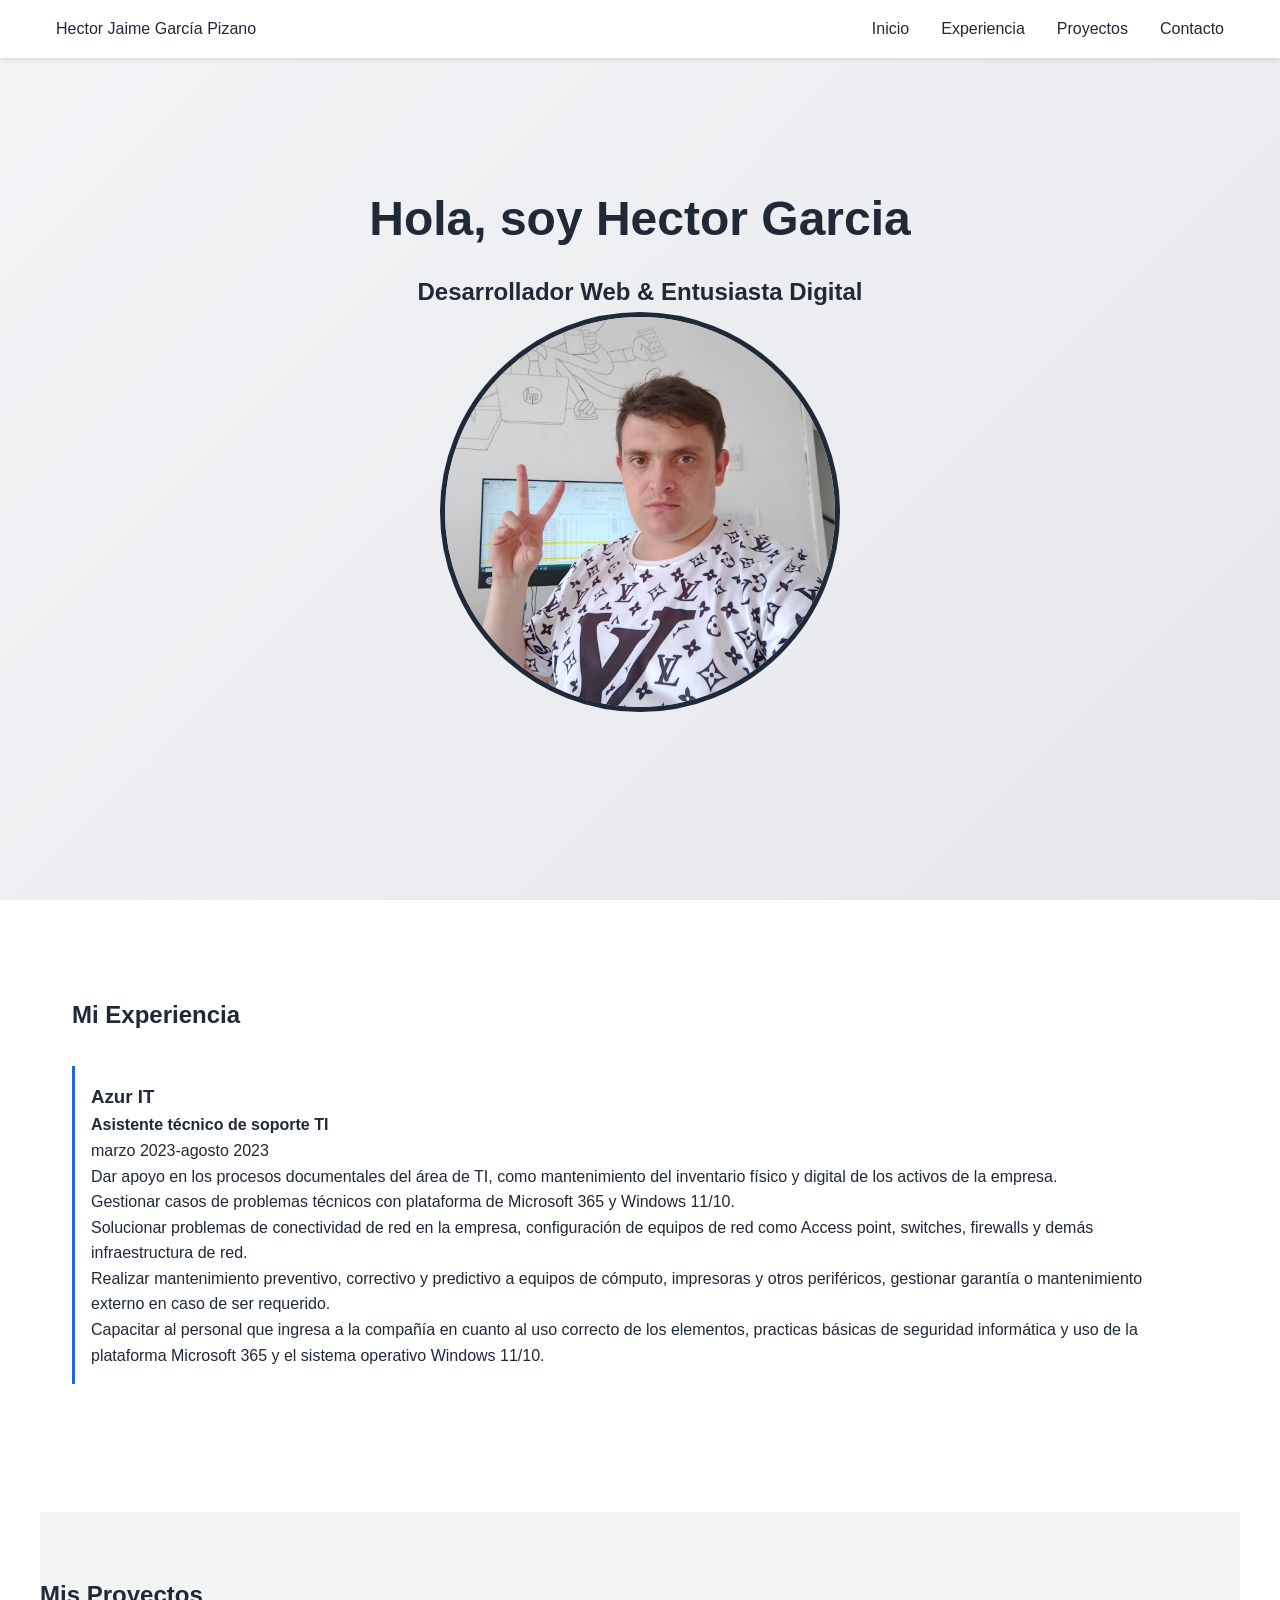
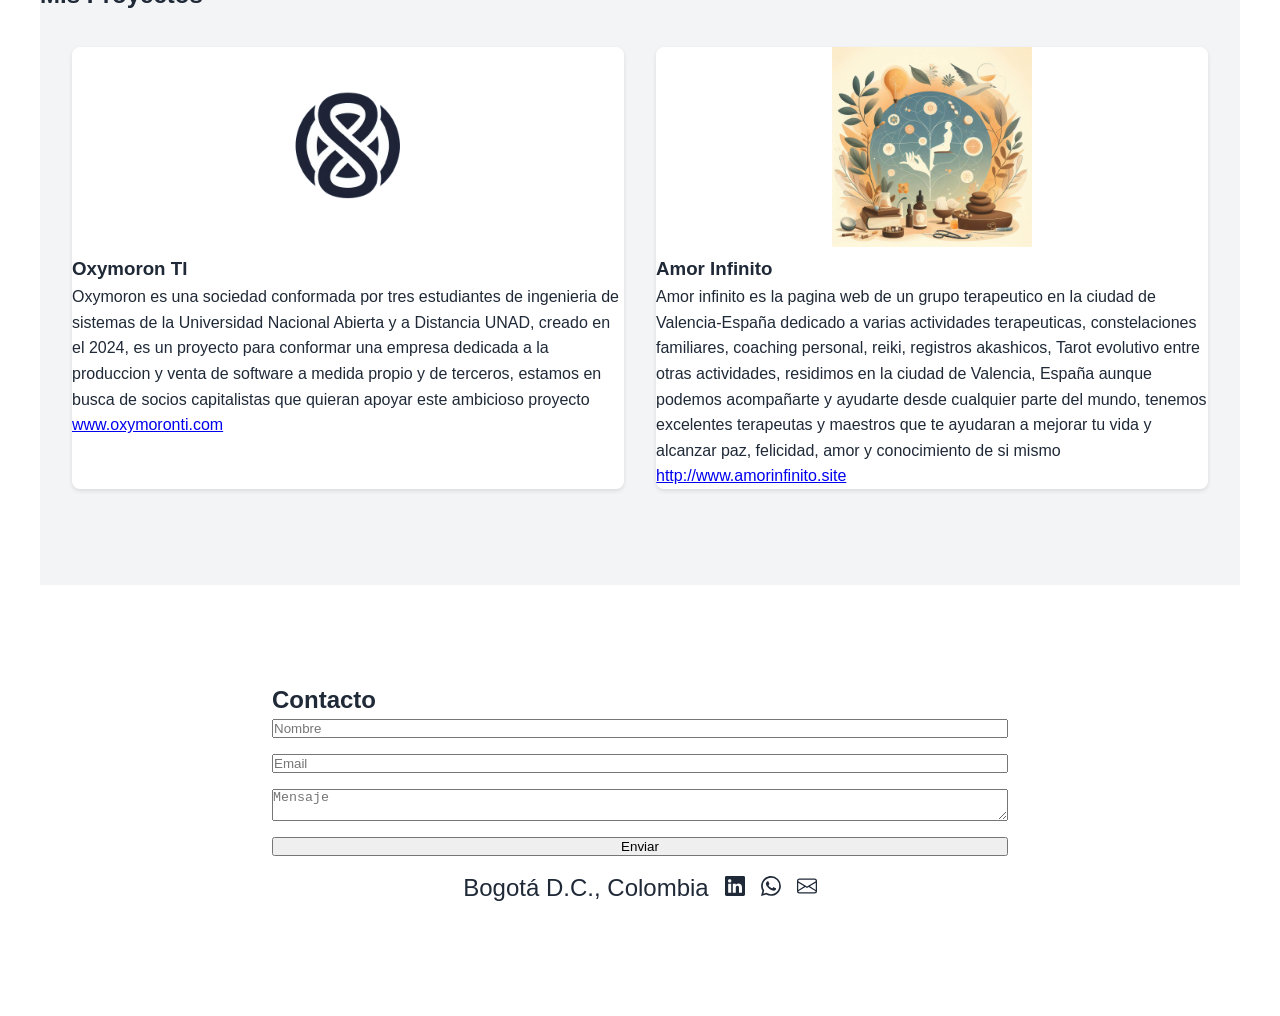
==== index.html @ 2b24aace "Sitio web personal Repositorio que contiene mi sitio web personal" ====
<!DOCTYPE html>
<html lang="es">
<head>
    <meta charset="UTF-8">
    <meta name="viewport" content="width=device-width, initial-scale=1.0">
    <title>Mi Portafolio Digital</title>
    <script type="JavaScript" src="script.js"></script>
    <link rel="stylesheet" href="style.css">
</head>
<body>
    <header>
        <nav>
            <div class="logo">Hector Jaime García Pizano</div>
            <div class="nav-links">
                <a href="#inicio">Inicio</a>
                <a href="#experiencia">Experiencia</a>
                <a href="#proyectos">Proyectos</a>
                <a href="#contacto">Contacto</a>
            </div>
        </nav>
    </header>

    <section class="hero" id="inicio">
        <div class="hero-content">
            <h1>Hola, soy Hector Garcia</h1>
            <h2>Desarrollador Web & Entusiasta Digital</h2>            
            <img src="img/Perfil Hector.jpg" alt="foto de perfil Hector">
        </div>
    </section>

    <section class="experience" id="experiencia">
        <h2>Mi Experiencia</h2>
        <div class="timeline">
            <div class="timeline-item">
                <h3>Azur IT</h3>
                <h4>Asistente técnico de soporte TI</h4>
                <p>marzo 2023-agosto 2023</p>
                <p>Dar apoyo en los procesos documentales del área de TI, como mantenimiento del inventario físico y digital de los activos de la empresa.</p>
                <p>Gestionar casos de problemas técnicos con plataforma de Microsoft 365 y Windows 11/10.</p>
                <p>Solucionar problemas de conectividad de red en la empresa, configuración de equipos de red como Access point, switches, firewalls y demás infraestructura de red.</p>
                <p>Realizar mantenimiento preventivo, correctivo y predictivo a equipos de cómputo, impresoras y otros periféricos, gestionar garantía o mantenimiento externo en caso de ser requerido.</p>
                <p>Capacitar al personal que ingresa a la compañía en cuanto al uso correcto de los elementos, practicas básicas de seguridad informática y uso de la plataforma Microsoft 365 y el sistema operativo Windows 11/10.</p>
            </div>
            <!-- Añade más timeline-items según necesites -->
        </div>
    </section>

    <section class="projects" id="proyectos">
        <h2>Mis Proyectos</h2>
        <div class="projects-grid">
            <div class="project-card">
                <img class="project-logo" src="/img/Logo nuevo.png" alt="Proyecto Oxymoron TI">
                <div class="project-info">
                    <h3>Oxymoron TI</h3>
                    <p>Oxymoron es una sociedad conformada por tres estudiantes de ingenieria de sistemas de la Universidad Nacional Abierta y a Distancia UNAD, creado en el 2024, es un proyecto para conformar una empresa dedicada a la produccion y venta de software a medida propio y de terceros, estamos en busca de socios capitalistas que quieran apoyar este ambicioso proyecto</p>
                    <a href="https://www.oxymoronti.com" target="_blank">www.oxymoronti.com</a>
                </div>
            </div>
            <div class="project-card">
                <img class="project-logo" src="/img/amor.jpeg" alt="logo Amor Infinito">
                <div class="project-info">
                    <h3>Amor Infinito</h3>
                    <p>Amor infinito es la pagina web de un grupo terapeutico en  la ciudad de Valencia-España dedicado a varias actividades terapeuticas, constelaciones familiares, coaching personal, reiki, registros akashicos, Tarot evolutivo entre otras actividades, residimos en la ciudad de Valencia, España aunque podemos acompañarte y ayudarte desde cualquier parte del mundo, tenemos excelentes terapeutas y maestros que te ayudaran a mejorar tu vida y alcanzar paz, felicidad, amor y conocimiento de si mismo</p>
                    <a href="https://main.d3kz3qp288bu9t.amplifyapp.com/" target="_blank">http://www.amorinfinito.site</a>
                </div>
            </div>
            <!-- Añade más project-cards según necesites -->
        </div>
    </section>

    <section class="contact" id="contacto">
        <h2>Contacto</h2>
        <form>
            <input type="text" placeholder="Nombre" required>
            <input type="email" placeholder="Email" required>
            <textarea placeholder="Mensaje" required></textarea>
            <button type="submit">Enviar</button>
        </form>
        <div class="media">
            <ul>
                <li>Bogotá D.C., Colombia</li>
                <li><a href="https://www.linkedin.com/in/hecjapizano" target="_blank"><svg xmlns="http://www.w3.org/2000/svg" width="20" height="20" fill="currentColor" class="bi bi-linkedin" viewBox="0 0 16 16">
                    <path d="M0 1.146C0 .513.526 0 1.175 0h13.65C15.474 0 16 .513 16 1.146v13.708c0 .633-.526 1.146-1.175 1.146H1.175C.526 16 0 15.487 0 14.854zm4.943 12.248V6.169H2.542v7.225zm-1.2-8.212c.837 0 1.358-.554 1.358-1.248-.015-.709-.52-1.248-1.342-1.248S2.4 3.226 2.4 3.934c0 .694.521 1.248 1.327 1.248zm4.908 8.212V9.359c0-.216.016-.432.08-.586.173-.431.568-.878 1.232-.878.869 0 1.216.662 1.216 1.634v3.865h2.401V9.25c0-2.22-1.184-3.252-2.764-3.252-1.274 0-1.845.7-2.165 1.193v.025h-.016l.016-.025V6.169h-2.4c.03.678 0 7.225 0 7.225z"/>
                  </svg></a></li>
                <li><a href="https://wa.me/573028488818" target="_blank"><svg xmlns="http://www.w3.org/2000/svg" width="20" height="20" fill="currentColor" class="bi bi-whatsapp" viewBox="0 0 16 16">
                    <path d="M13.601 2.326A7.85 7.85 0 0 0 7.994 0C3.627 0 .068 3.558.064 7.926c0 1.399.366 2.76 1.057 3.965L0 16l4.204-1.102a7.9 7.9 0 0 0 3.79.965h.004c4.368 0 7.926-3.558 7.93-7.93A7.9 7.9 0 0 0 13.6 2.326zM7.994 14.521a6.6 6.6 0 0 1-3.356-.92l-.24-.144-2.494.654.666-2.433-.156-.251a6.56 6.56 0 0 1-1.007-3.505c0-3.626 2.957-6.584 6.591-6.584a6.56 6.56 0 0 1 4.66 1.931 6.56 6.56 0 0 1 1.928 4.66c-.004 3.639-2.961 6.592-6.592 6.592m3.615-4.934c-.197-.099-1.17-.578-1.353-.646-.182-.065-.315-.099-.445.099-.133.197-.513.646-.627.775-.114.133-.232.148-.43.05-.197-.1-.836-.308-1.592-.985-.59-.525-.985-1.175-1.103-1.372-.114-.198-.011-.304.088-.403.087-.088.197-.232.296-.346.1-.114.133-.198.198-.33.065-.134.034-.248-.015-.347-.05-.099-.445-1.076-.612-1.47-.16-.389-.323-.335-.445-.34-.114-.007-.247-.007-.38-.007a.73.73 0 0 0-.529.247c-.182.198-.691.677-.691 1.654s.71 1.916.81 2.049c.098.133 1.394 2.132 3.383 2.992.47.205.84.326 1.129.418.475.152.904.129 1.246.08.38-.058 1.171-.48 1.338-.943.164-.464.164-.86.114-.943-.049-.084-.182-.133-.38-.232"/>
                  </svg></a></li>
                <li><a href="mailto:hecjapizano@gmail.com"><svg xmlns="http://www.w3.org/2000/svg" width="20" height="20" fill="currentColor" class="bi bi-envelope" viewBox="0 0 16 16">
                    <path d="M0 4a2 2 0 0 1 2-2h12a2 2 0 0 1 2 2v8a2 2 0 0 1-2 2H2a2 2 0 0 1-2-2zm2-1a1 1 0 0 0-1 1v.217l7 4.2 7-4.2V4a1 1 0 0 0-1-1zm13 2.383-4.708 2.825L15 11.105zm-.034 6.876-5.64-3.471L8 9.583l-1.326-.795-5.64 3.47A1 1 0 0 0 2 13h12a1 1 0 0 0 .966-.741M1 11.105l4.708-2.897L1 5.383z"/>
                  </svg></a></li>
            </ul>
        </div>
    </section>
</body>
</html>
---- style.css ----
/* Variables CSS */
:root {
    --primary-color: #2563eb;
    --secondary-color: #1e40af;
    --text-color: #1f2937;
    --bg-color: #ffffff;
}

* {
    margin: 0;
    padding: 0;
    box-sizing: border-box;
}

body {
    font-family: 'Inter', sans-serif;
    line-height: 1.6;
    color: var(--text-color);
}

/* Header y Navegación */
header {
    background-color: var(--bg-color);
    box-shadow: 0 2px 4px rgba(0,0,0,0.1);
    position: fixed;
    width: 100%;
    top: 0;
    z-index: 1000;
}

nav {
    max-width: 1200px;
    margin: 0 auto;
    padding: 1rem;
    display: flex;
    justify-content: space-between;
    align-items: center;
}

.nav-links {
    display: flex;
    gap: 2rem;
}

.nav-links a {
    text-decoration: none;
    color: var(--text-color);
    font-weight: 500;
}

/* Sección Hero */
.hero {
    height: 100vh;
    display: flex;
    align-items: center;
    justify-content: center;
    text-align: center;
    padding: 0 1rem;
    background: linear-gradient(135deg, #f3f4f6 0%, #e5e7eb 100%);
}

.hero-content h1 {
    font-size: 3rem;
    margin-bottom: 1rem;
}
.hero-content img{
    width: 400px;
    height: 400px;
    border-radius: 50%;
    object-fit: cover;
    border: 5px solid var(--text-color);
}

/* Sección Experiencia */
.experience {
    max-width: 1200px;
    margin: 4rem auto;
    padding: 2rem;
}

.timeline {
    position: relative;
    margin: 2rem 0;
}

.timeline-item {
    margin-bottom: 2rem;
    padding: 1rem;
    border-left: 3px solid var(--primary-color);
    position: relative;
}

/* Sección Proyectos */
.projects {
    max-width: 1200px;
    background-color: #f3f4f6;
    margin: 4rem auto;
    padding: 4rem 0;
}

.projects-grid {
    max-width: 1200px;
    margin: 0 auto;
    display: grid;
    grid-template-columns: repeat(auto-fit, minmax(300px, 1fr));
    gap: 2rem;
    padding: 2rem;
}

.project-card {
    background: var(--bg-color);
    border-radius: 8px;
    overflow: hidden;
    box-shadow: 0 2px 4px rgba(0,0,0,0.1);
    transition: transform 0.3s ease;
}

.project-card:hover {
    transform: translateY(-5px);
}
.project-logo{
    width: 100%;
    height: 200px;
    object-fit: contain;
}
/* Sección Contacto */
.contact {
    max-width: 800px;
    margin: 4rem auto;
    padding: 2rem;
}

.contact form {
    display: grid;
    gap: 1rem;
}
.media{
    display: flex;
    justify-content: center;
    gap: 1rem;
}
.media ul{
    display: flex;
    justify-content: space-between;
    align-items: center;
    gap: 1rem;
    padding: 0.8rem auto;
    margin: 0.8rem auto;
}
.media li {
    list-style: none;
    color: var(--text-color);
    font-size: 1.5rem;
}
.media a{
    color: var(--text-color);
    font-size: 1.5rem;
    text-decoration: none;
}
/* Responsive */
@media (max-width: 768px) {
    .nav-links {
        display: none;
    }

    .hero-content h1 {
        font-size: 2rem;
    }
}
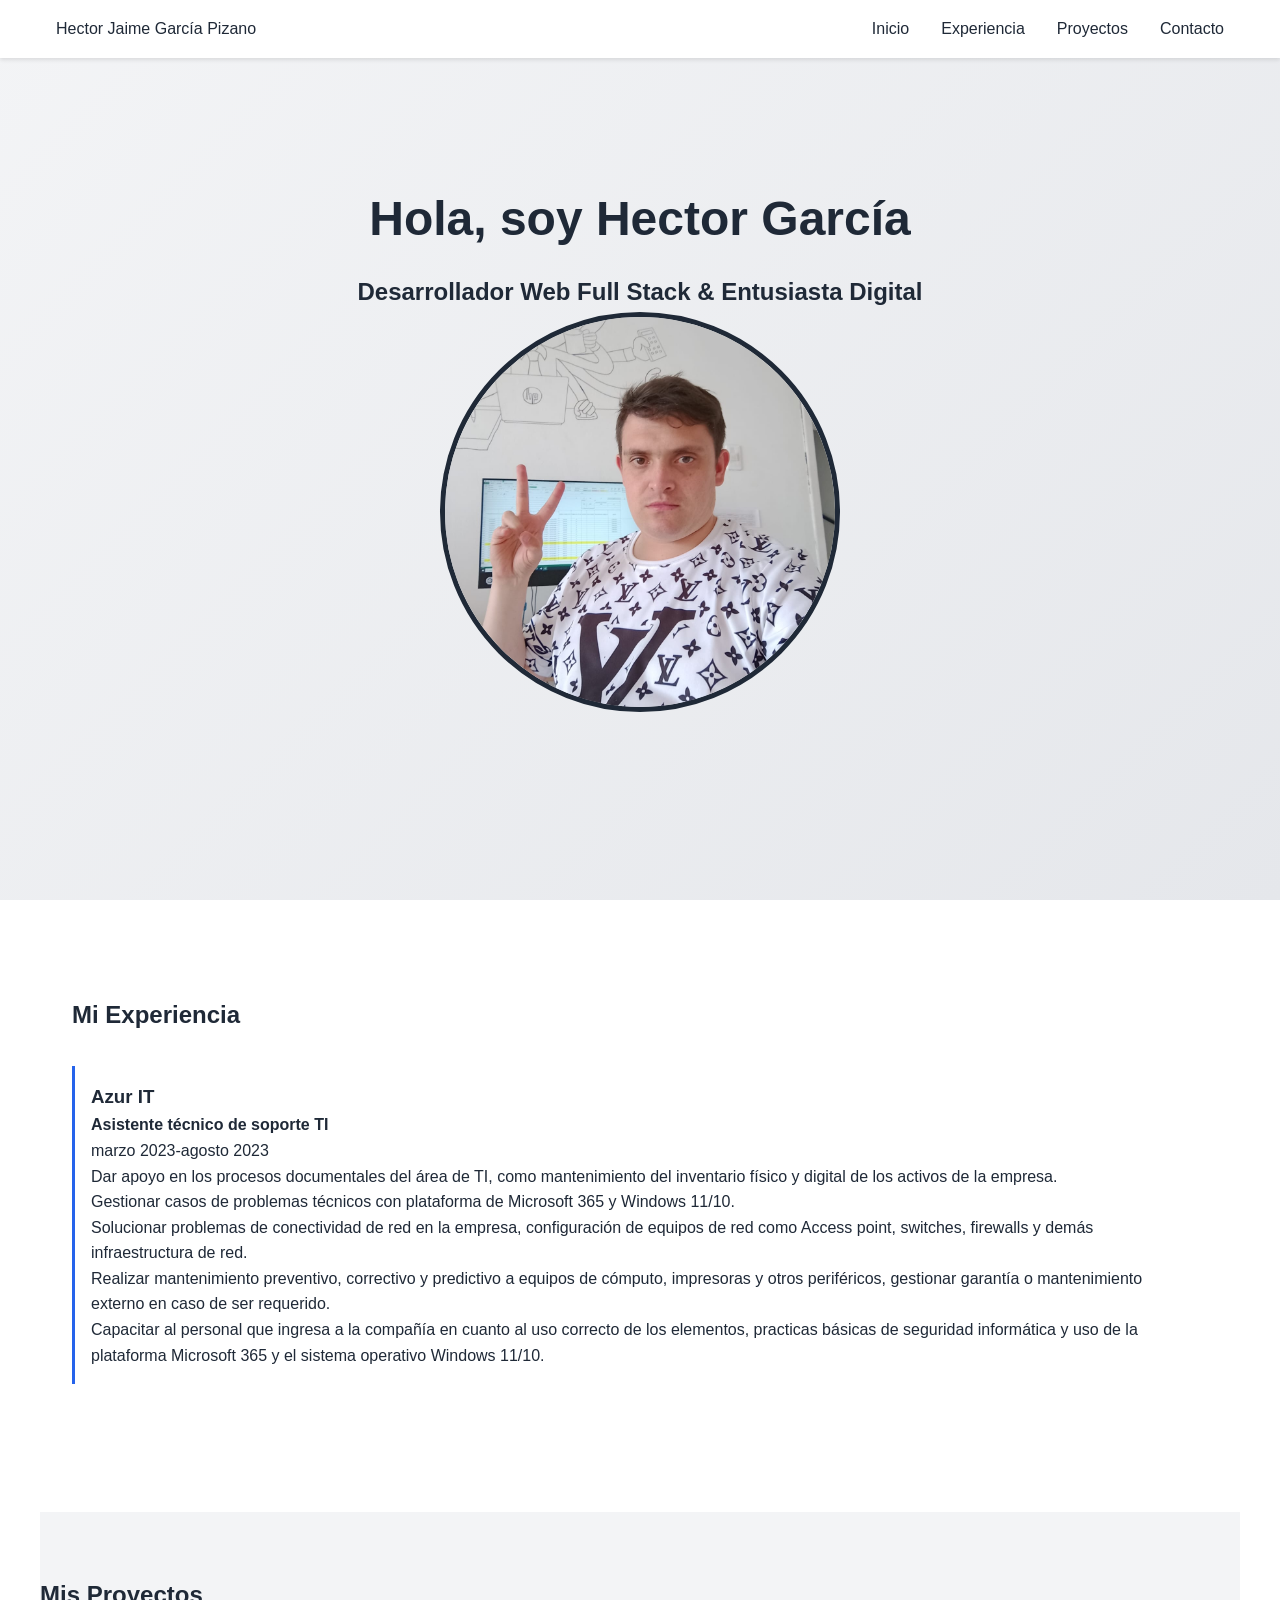
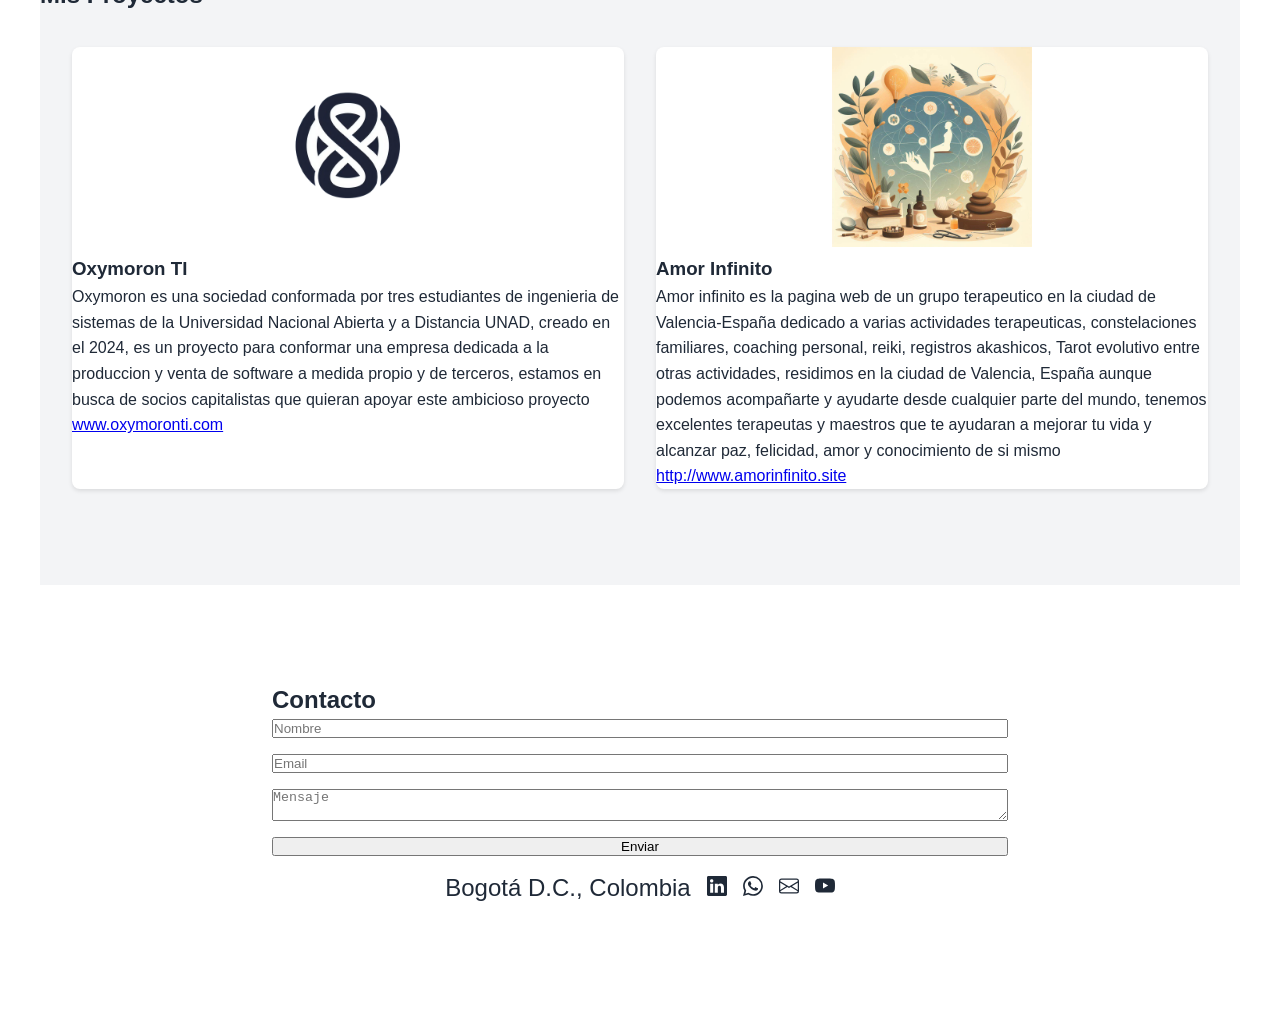
==== commit fb04d437: "Update index.html" ====
--- a/index.html
+++ b/index.html
@@ -22,8 +22,8 @@
 
     <section class="hero" id="inicio">
         <div class="hero-content">
-            <h1>Hola, soy Hector Garcia</h1>
-            <h2>Desarrollador Web & Entusiasta Digital</h2>            
+            <h1>Hola, soy Hector García</h1>
+            <h2>Desarrollador Web Full Stack & Entusiasta Digital</h2>            
             <img src="img/Perfil Hector.jpg" alt="foto de perfil Hector">
         </div>
     </section>
@@ -88,6 +88,9 @@
                 <li><a href="mailto:hecjapizano@gmail.com"><svg xmlns="http://www.w3.org/2000/svg" width="20" height="20" fill="currentColor" class="bi bi-envelope" viewBox="0 0 16 16">
                     <path d="M0 4a2 2 0 0 1 2-2h12a2 2 0 0 1 2 2v8a2 2 0 0 1-2 2H2a2 2 0 0 1-2-2zm2-1a1 1 0 0 0-1 1v.217l7 4.2 7-4.2V4a1 1 0 0 0-1-1zm13 2.383-4.708 2.825L15 11.105zm-.034 6.876-5.64-3.471L8 9.583l-1.326-.795-5.64 3.47A1 1 0 0 0 2 13h12a1 1 0 0 0 .966-.741M1 11.105l4.708-2.897L1 5.383z"/>
                   </svg></a></li>
+                <li><a href="http://www.youtube.com/@OxymoronTI" target="_blank"><svg xmlns="http://www.w3.org/2000/svg" width="20" height="20" fill="currentColor" class="bi bi-youtube" viewBox="0 0 16 16">
+                    <path d="M8.051 1.999h.089c.822.003 4.987.033 6.11.335a2.01 2.01 0 0 1 1.415 1.42c.101.38.172.883.22 1.402l.01.104.022.26.008.104c.065.914.073 1.77.074 1.957v.075c-.001.194-.01 1.108-.082 2.06l-.008.105-.009.104c-.05.572-.124 1.14-.235 1.558a2.01 2.01 0 0 1-1.415 1.42c-1.16.312-5.569.334-6.18.335h-.142c-.309 0-1.587-.006-2.927-.052l-.17-.006-.087-.004-.171-.007-.171-.007c-1.11-.049-2.167-.128-2.654-.26a2.01 2.01 0 0 1-1.415-1.419c-.111-.417-.185-.986-.235-1.558L.09 9.82l-.008-.104A31 31 0 0 1 0 7.68v-.123c.002-.215.01-.958.064-1.778l.007-.103.003-.052.008-.104.022-.26.01-.104c.048-.519.119-1.023.22-1.402a2.01 2.01 0 0 1 1.415-1.42c.487-.13 1.544-.21 2.654-.26l.17-.007.172-.006.086-.003.171-.007A100 100 0 0 1 7.858 2zM6.4 5.209v4.818l4.157-2.408z"/>
+                  </svg></a></li>
             </ul>
         </div>
     </section>
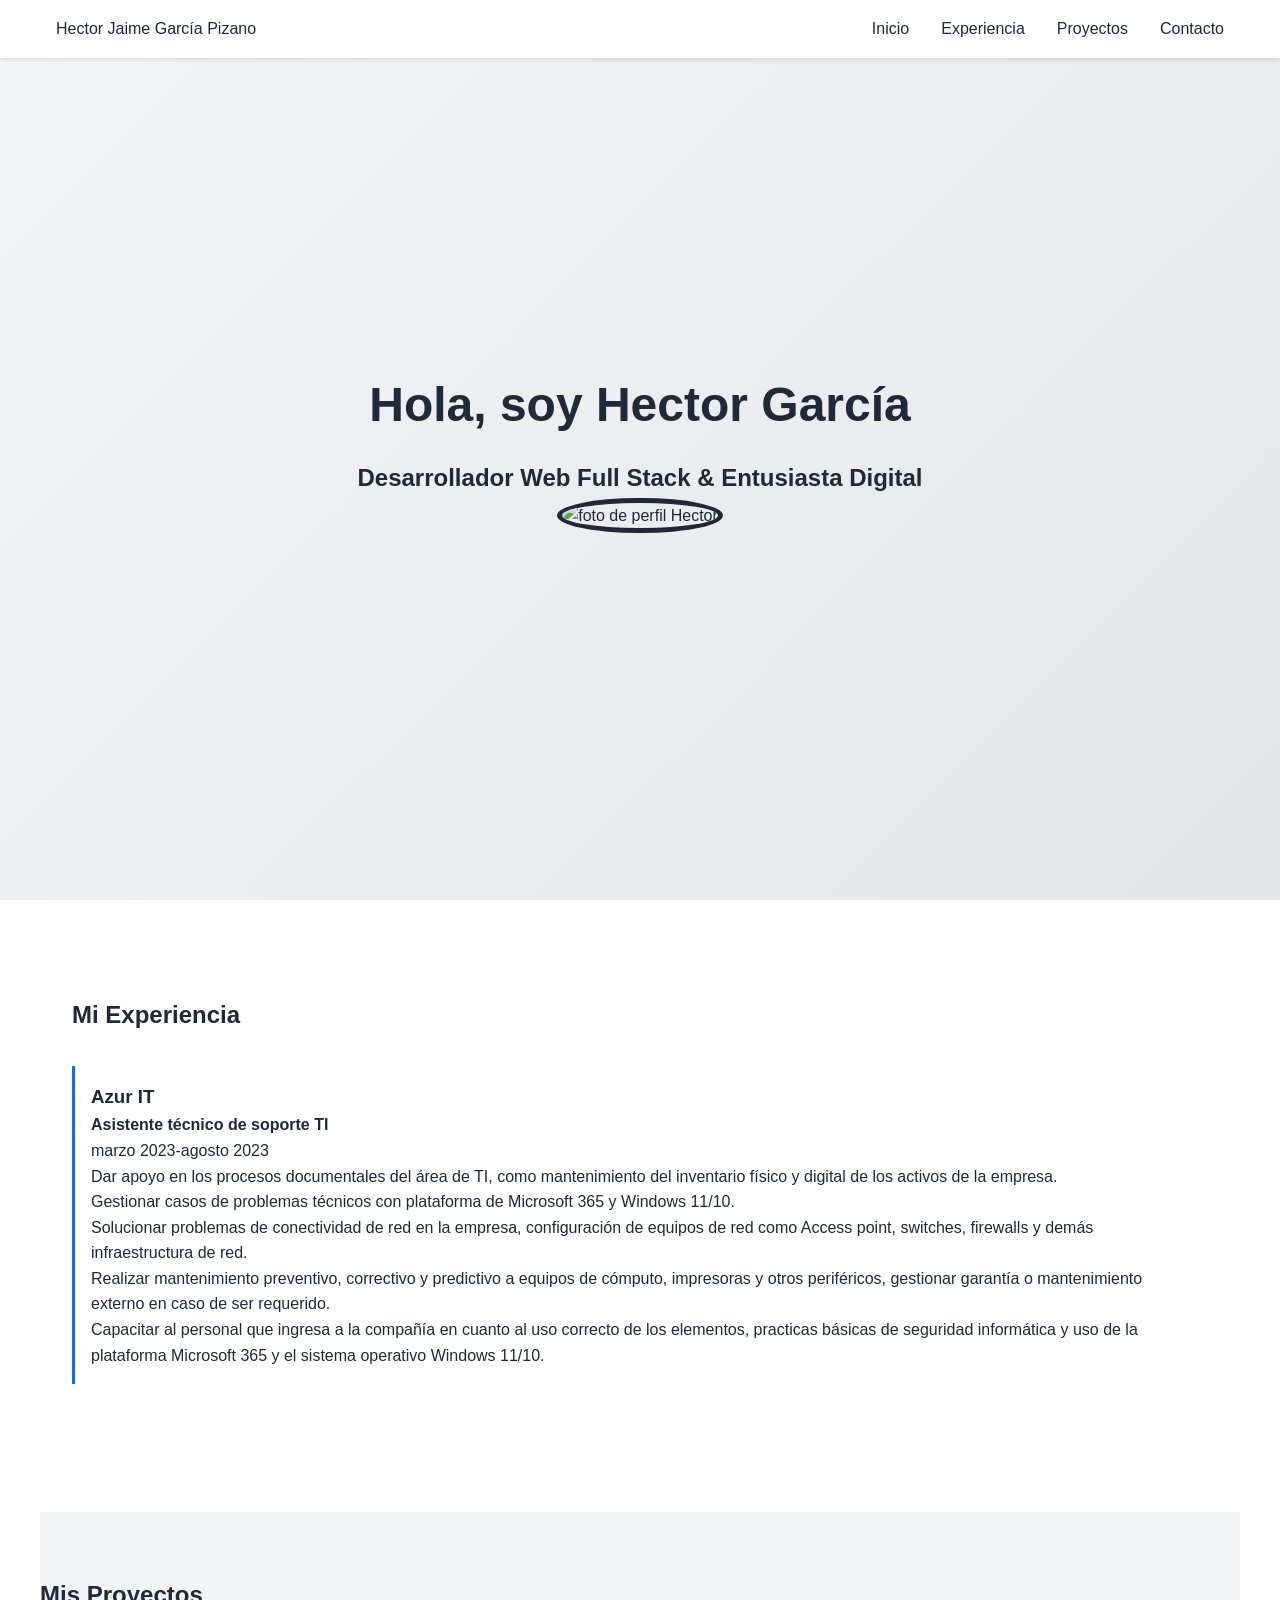
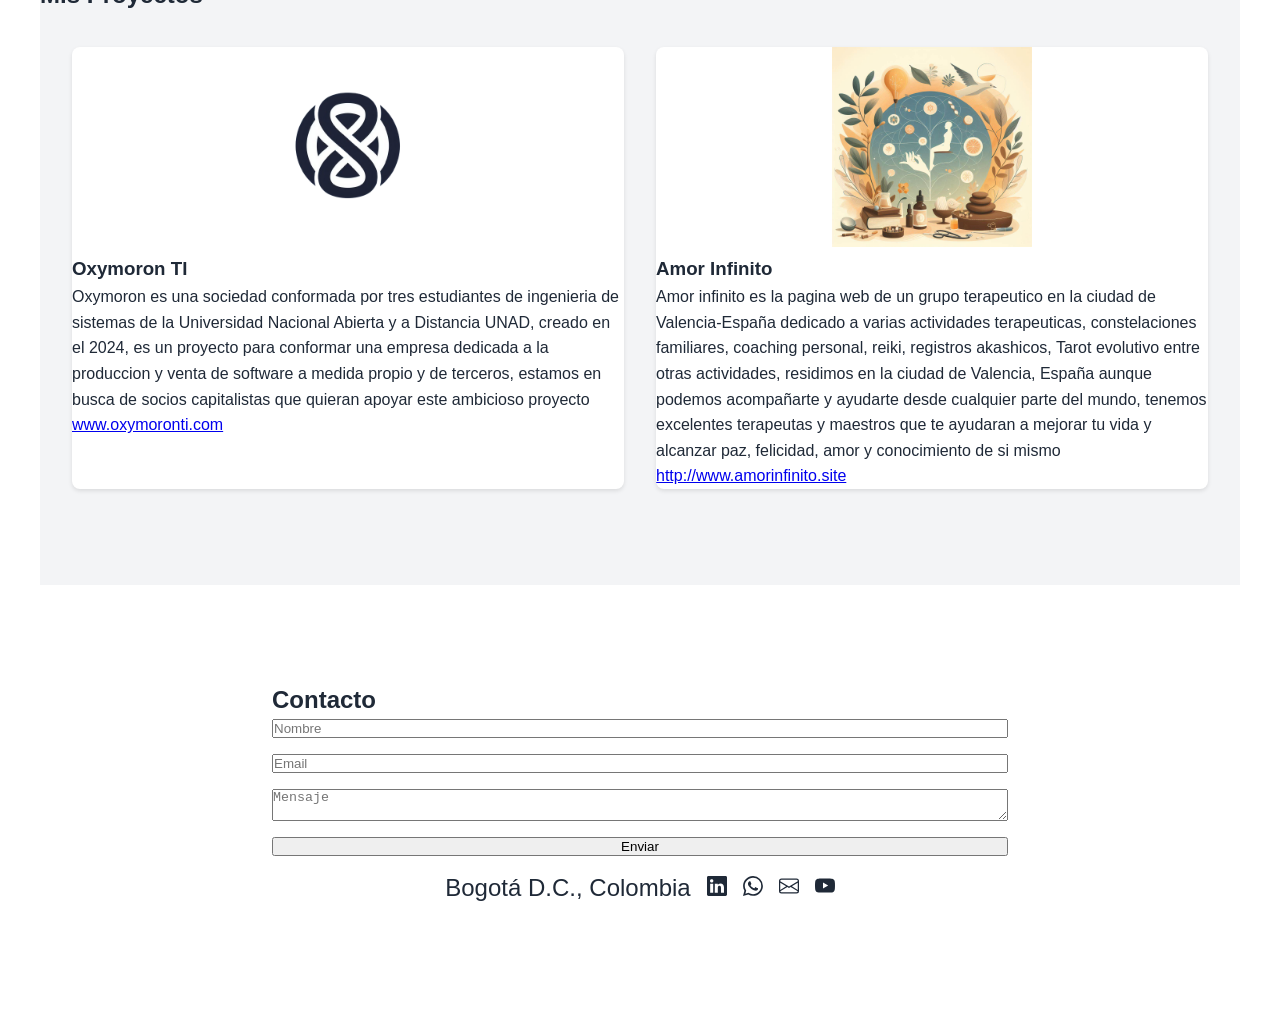
==== commit 9edfe188: "Update profile image source in index.html" ====
--- a/index.html
+++ b/index.html
@@ -24,7 +24,7 @@
         <div class="hero-content">
             <h1>Hola, soy Hector García</h1>
             <h2>Desarrollador Web Full Stack & Entusiasta Digital</h2>            
-            <img src="img/Perfil Hector.jpg" alt="foto de perfil Hector">
+            <img src="img/Perfil.jpg" alt="foto de perfil Hector">
         </div>
     </section>
 
@@ -95,4 +95,4 @@
         </div>
     </section>
 </body>
-</html>+</html>
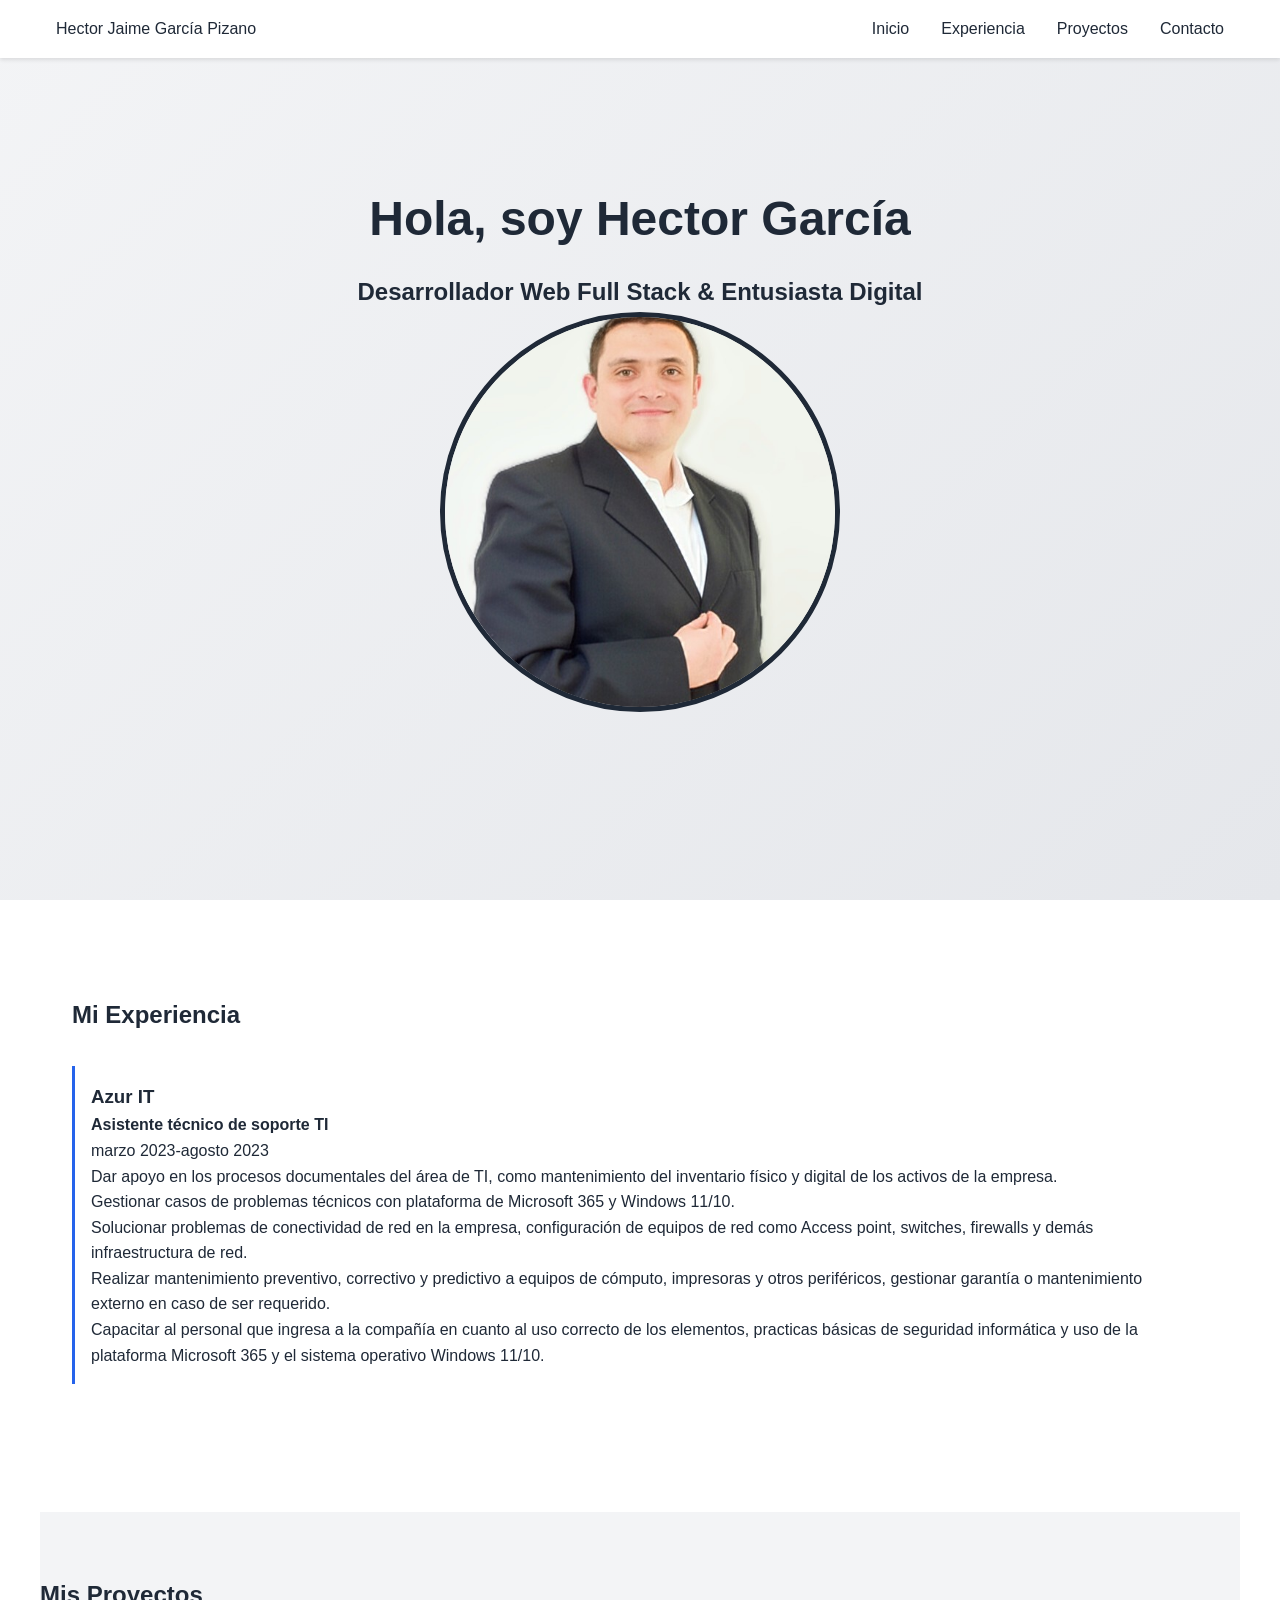
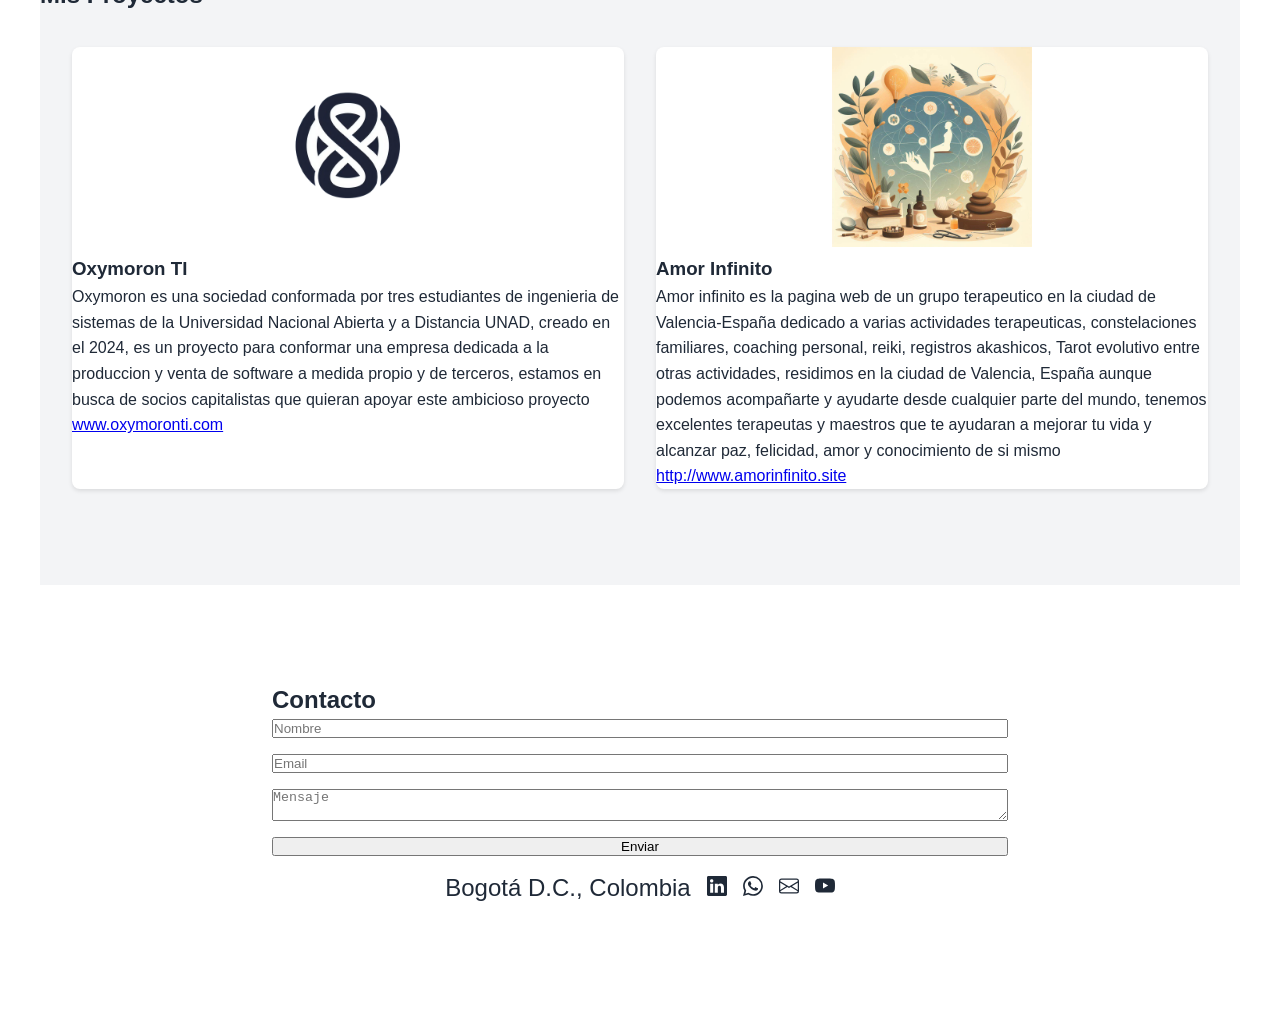
==== commit df983ae2: "Fix image source case sensitivity in index.html" ====
--- a/index.html
+++ b/index.html
@@ -24,7 +24,7 @@
         <div class="hero-content">
             <h1>Hola, soy Hector García</h1>
             <h2>Desarrollador Web Full Stack & Entusiasta Digital</h2>            
-            <img src="img/Perfil.jpg" alt="foto de perfil Hector">
+            <img src="img/perfil.jpg" alt="foto de perfil Hector">
         </div>
     </section>
 
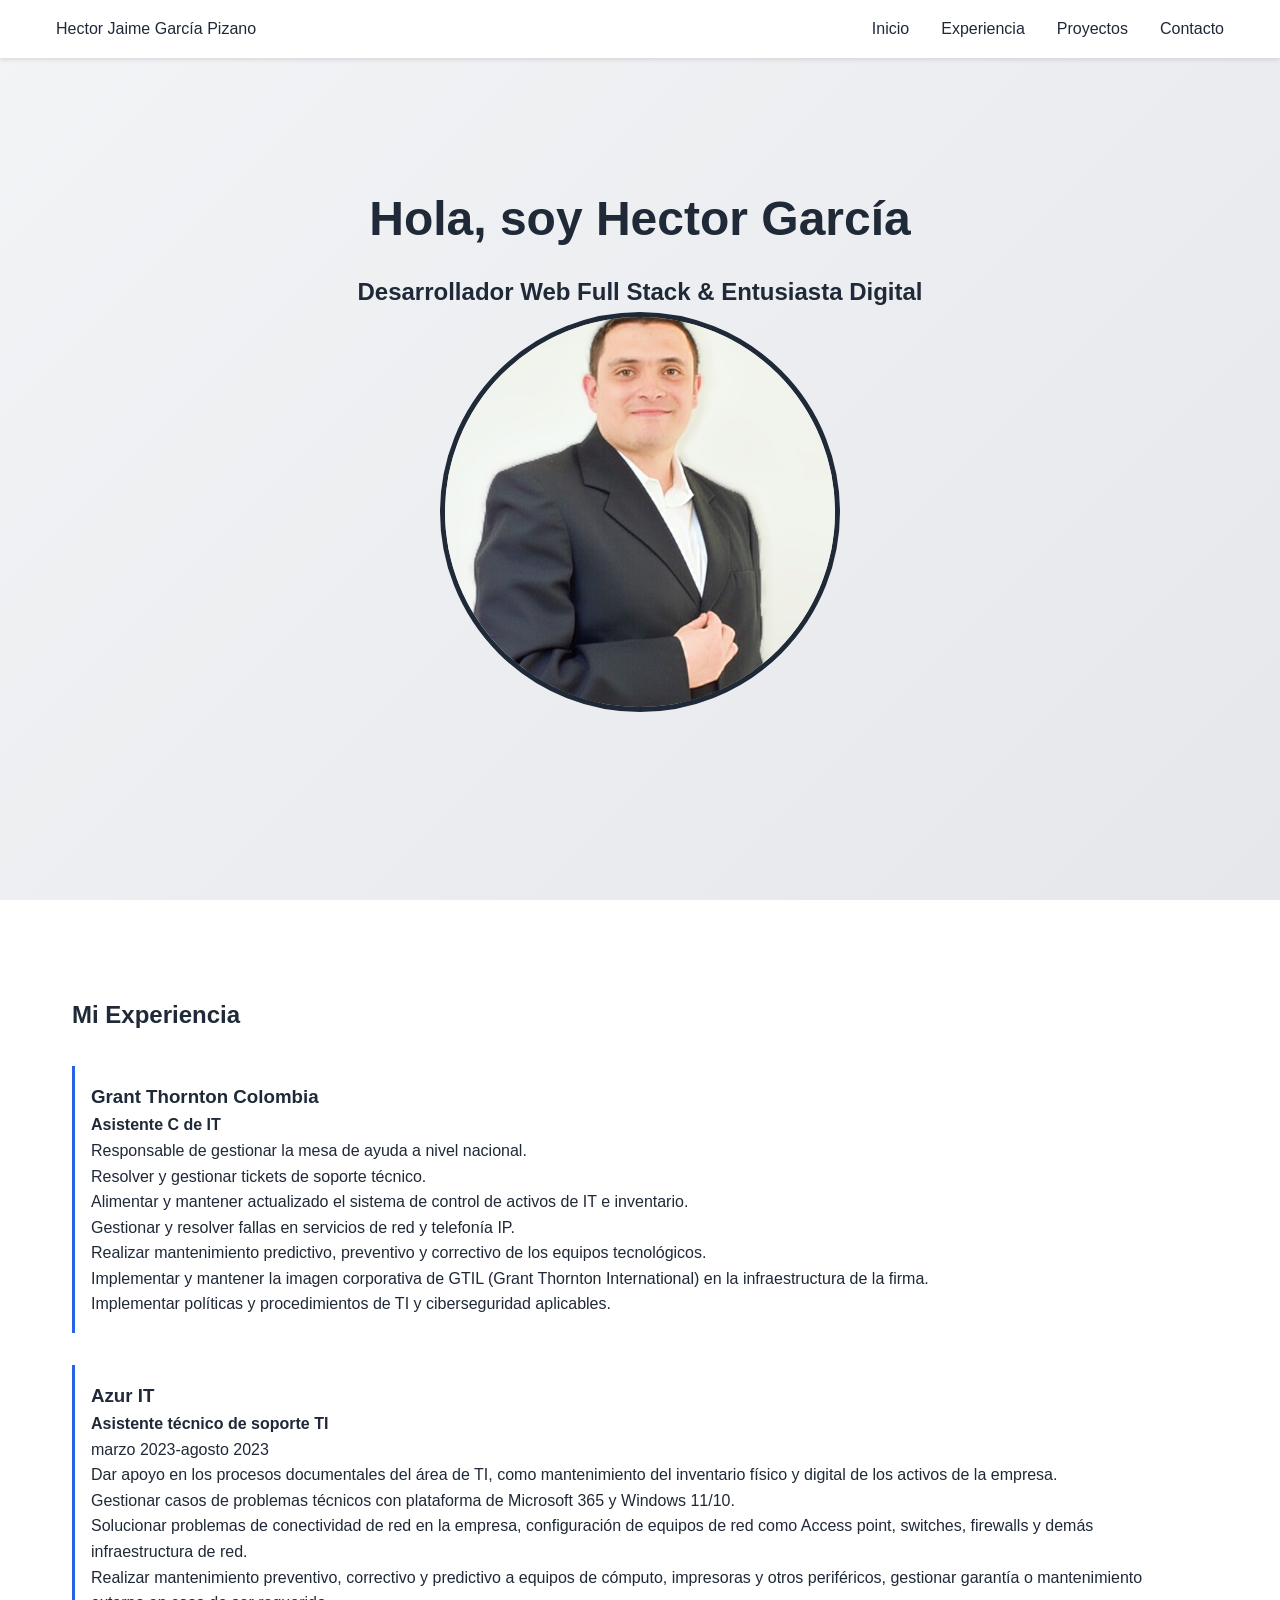
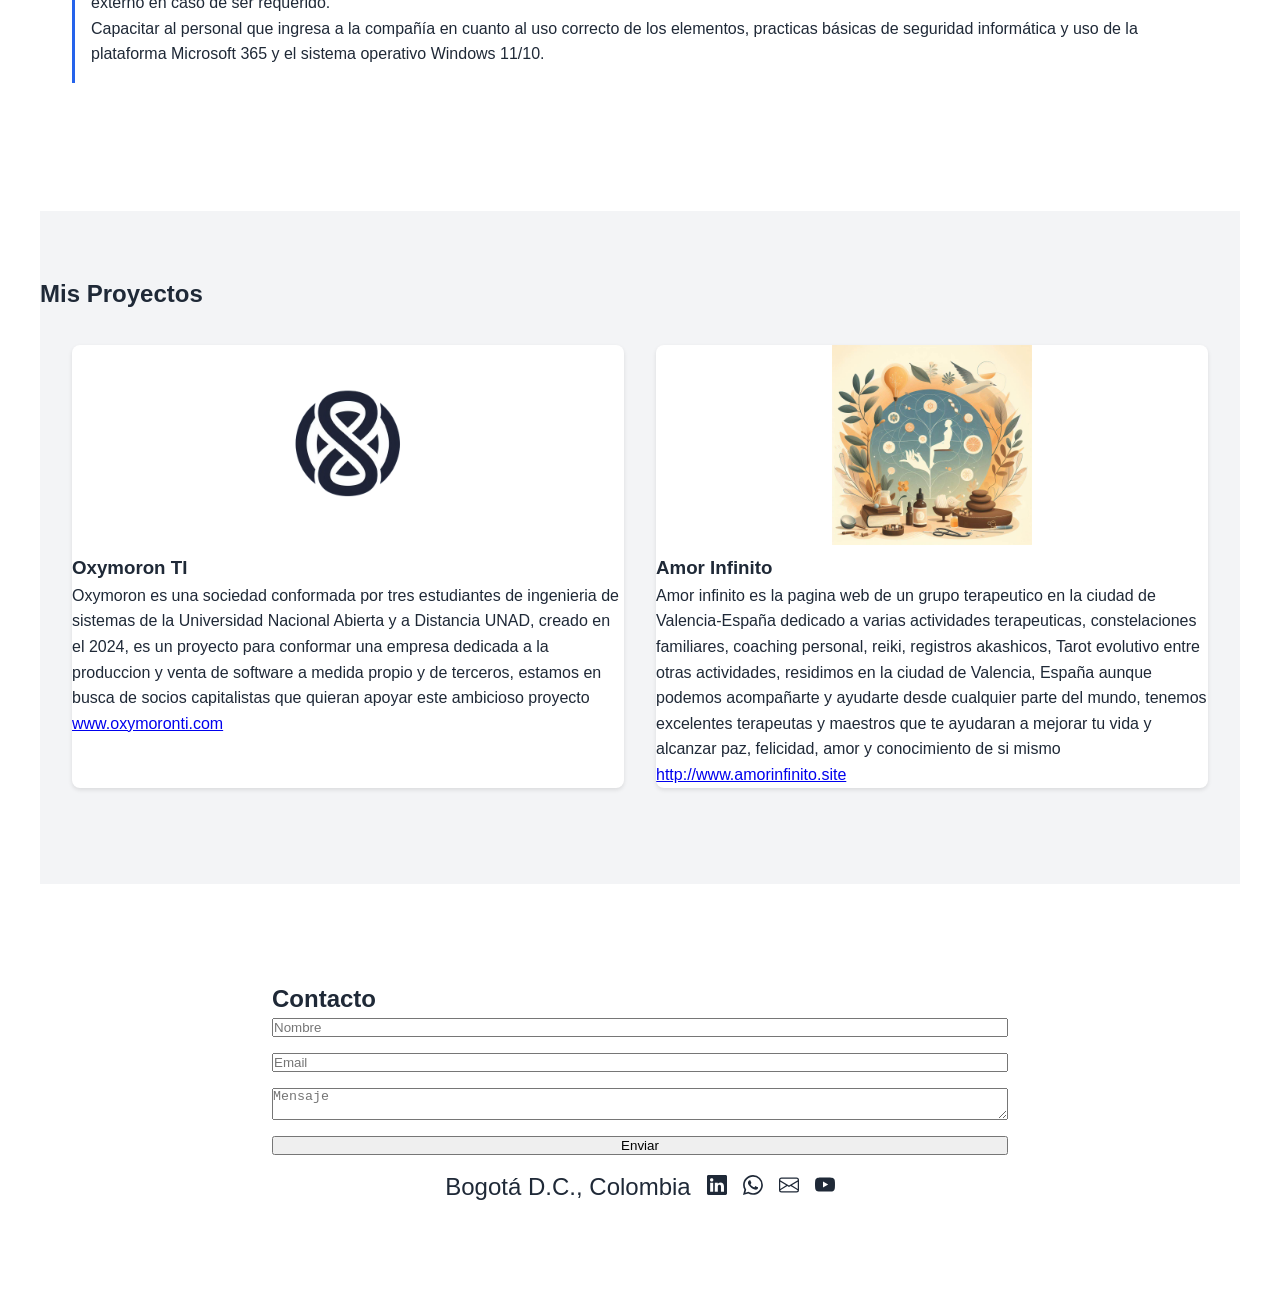
==== commit 2c925f53: "Add experience section for Grant Thornton Colombia Added experience details for Grant Thornton Colom" ====
--- a/index.html
+++ b/index.html
@@ -31,6 +31,17 @@
     <section class="experience" id="experiencia">
         <h2>Mi Experiencia</h2>
         <div class="timeline">
+            <div class="timeline-item">
+                <h3>Grant Thornton Colombia</h3>
+                <h4>Asistente C de IT</h4>
+                <p>Responsable de gestionar la mesa de ayuda a nivel nacional.</p>
+                <p>Resolver y gestionar tickets de soporte técnico.</p>
+                <lp>Alimentar y mantener actualizado el sistema de control de activos de IT e inventario.</p>
+                <p>Gestionar y resolver fallas en servicios de red y telefonía IP.</p>
+                <p>Realizar mantenimiento predictivo, preventivo y correctivo de los equipos tecnológicos.</p>
+                <p>Implementar y mantener la imagen corporativa de GTIL (Grant Thornton International) en la infraestructura de la firma.</p>
+                <p>Implementar políticas y procedimientos de TI y ciberseguridad aplicables.</p>
+            </div>
             <div class="timeline-item">
                 <h3>Azur IT</h3>
                 <h4>Asistente técnico de soporte TI</h4>
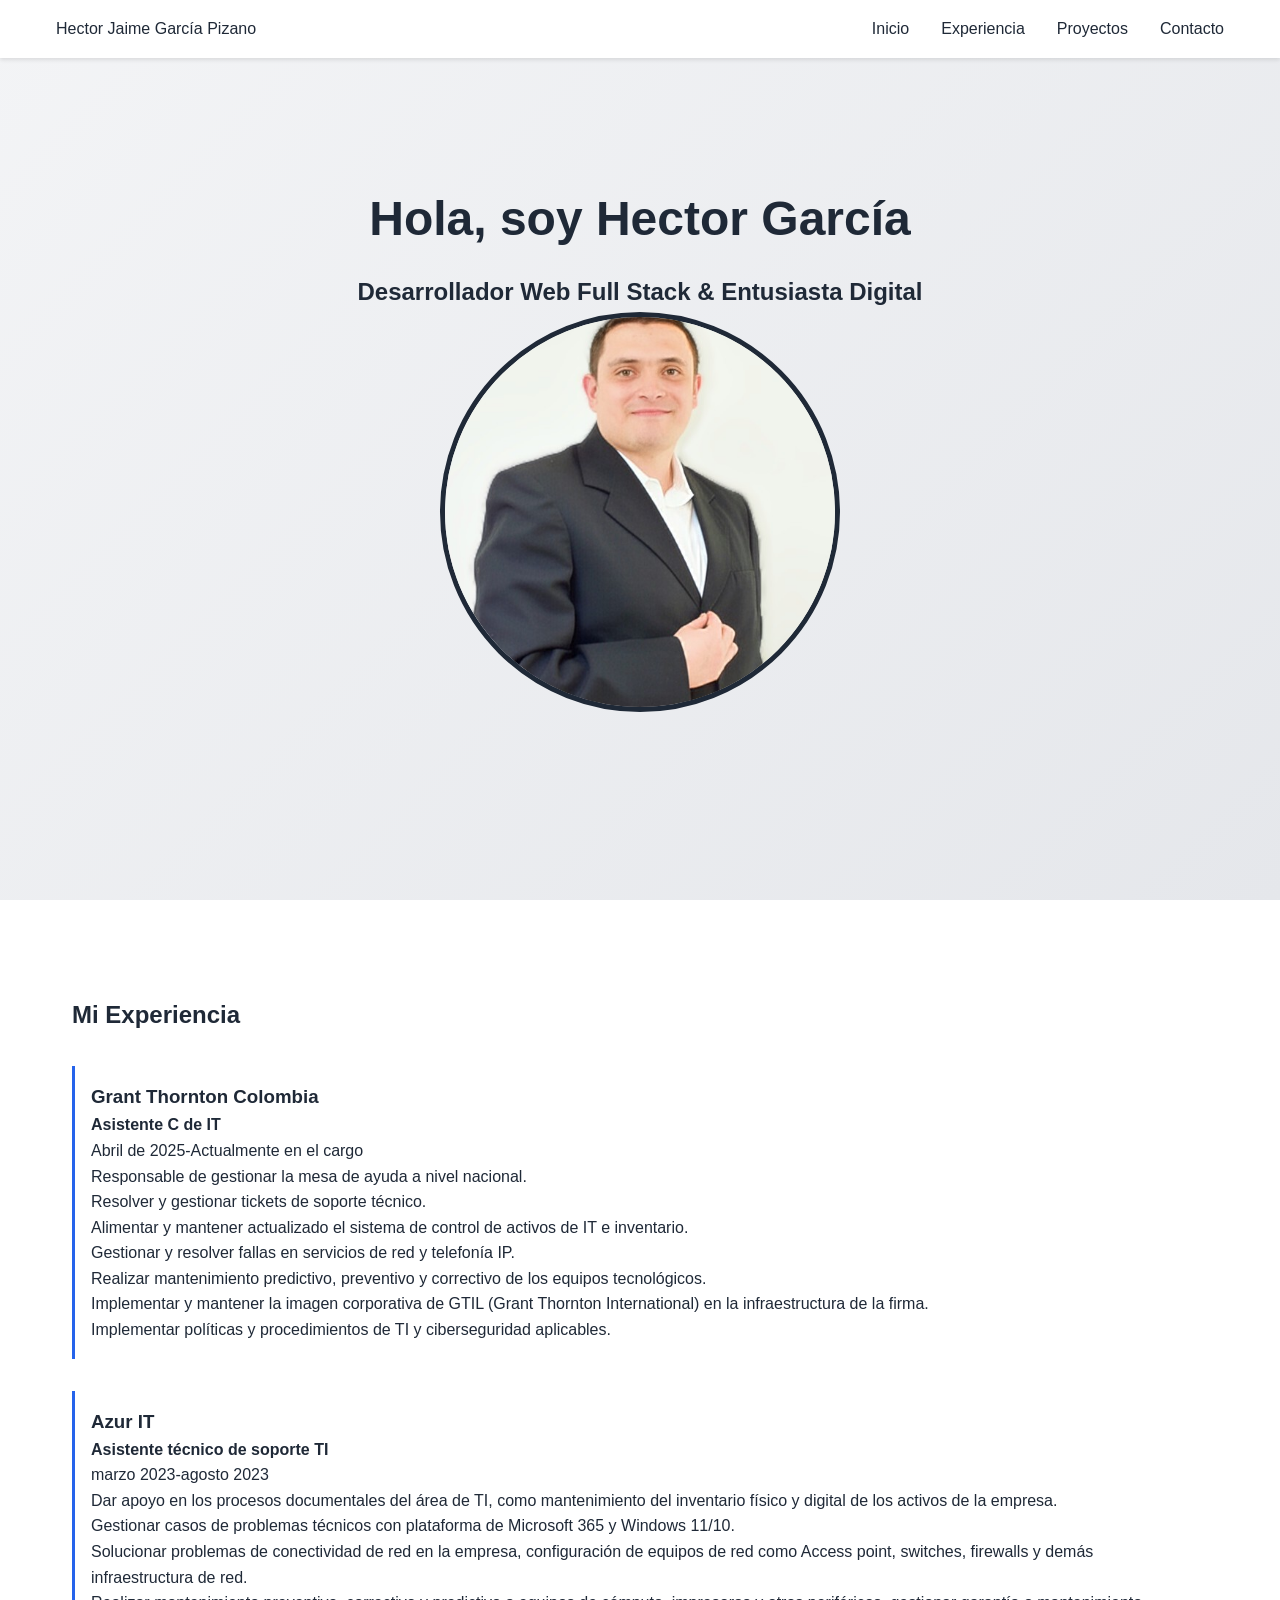
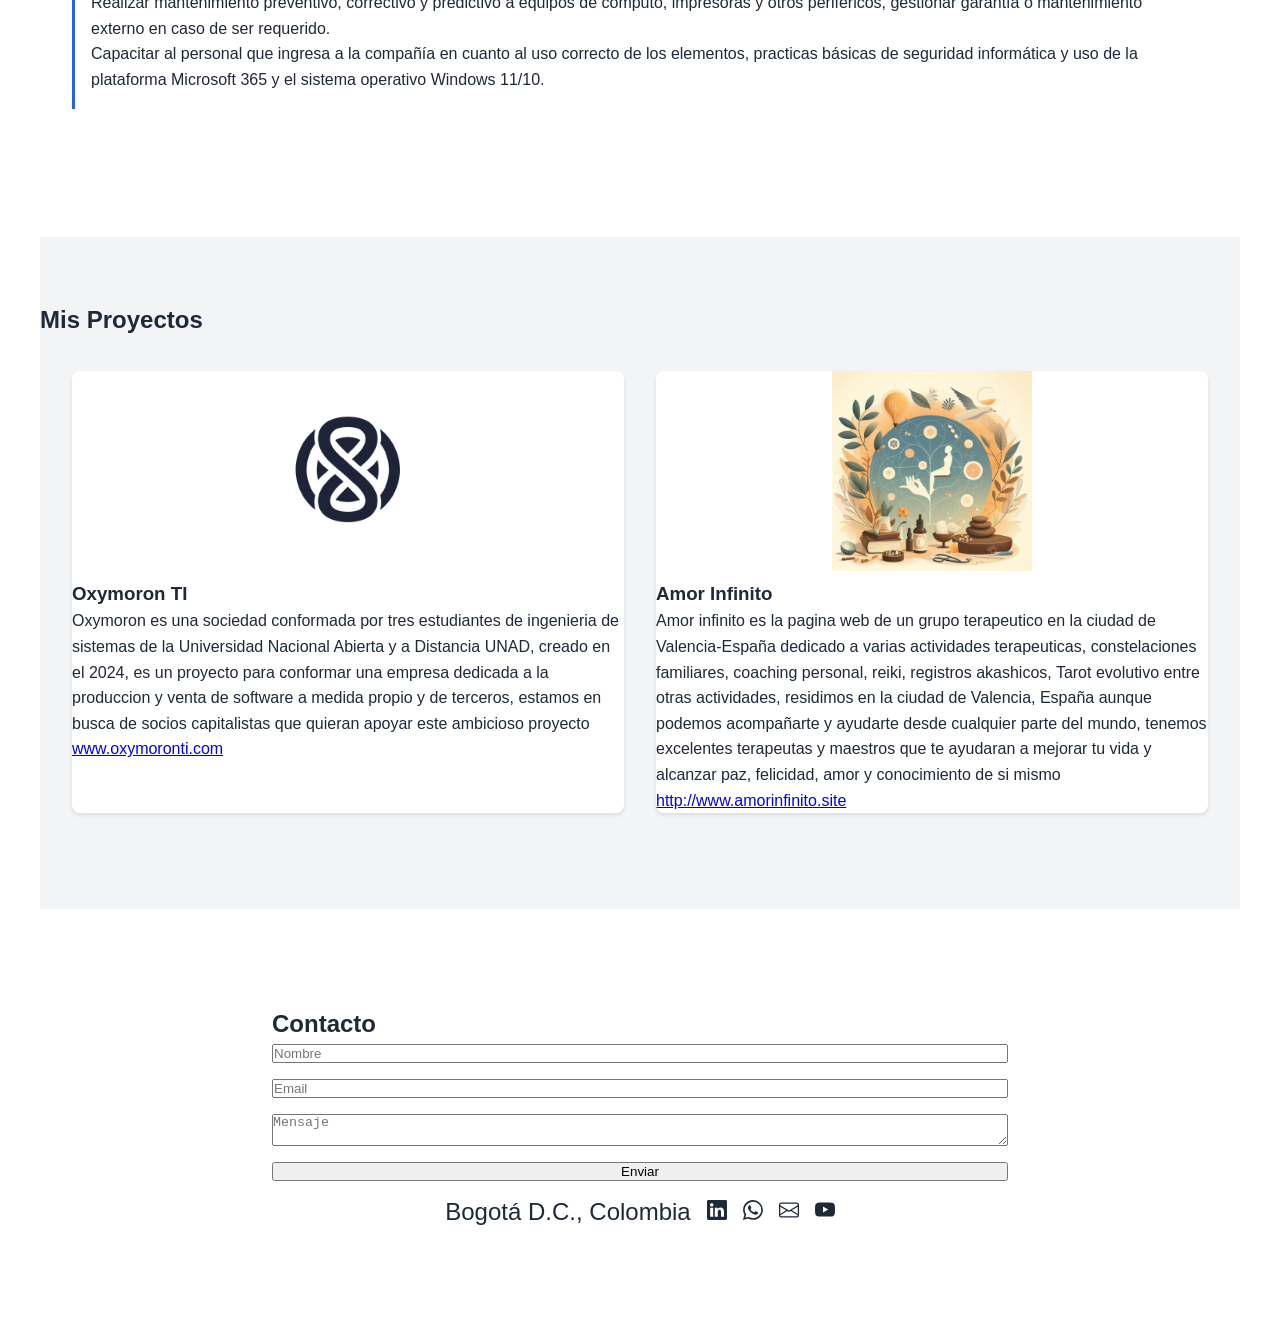
==== commit f9810964: "Update job description for Grant Thornton Colombia" ====
--- a/index.html
+++ b/index.html
@@ -34,6 +34,7 @@
             <div class="timeline-item">
                 <h3>Grant Thornton Colombia</h3>
                 <h4>Asistente C de IT</h4>
+                <p>Abril de 2025-Actualmente en el cargo</p>
                 <p>Responsable de gestionar la mesa de ayuda a nivel nacional.</p>
                 <p>Resolver y gestionar tickets de soporte técnico.</p>
                 <lp>Alimentar y mantener actualizado el sistema de control de activos de IT e inventario.</p>
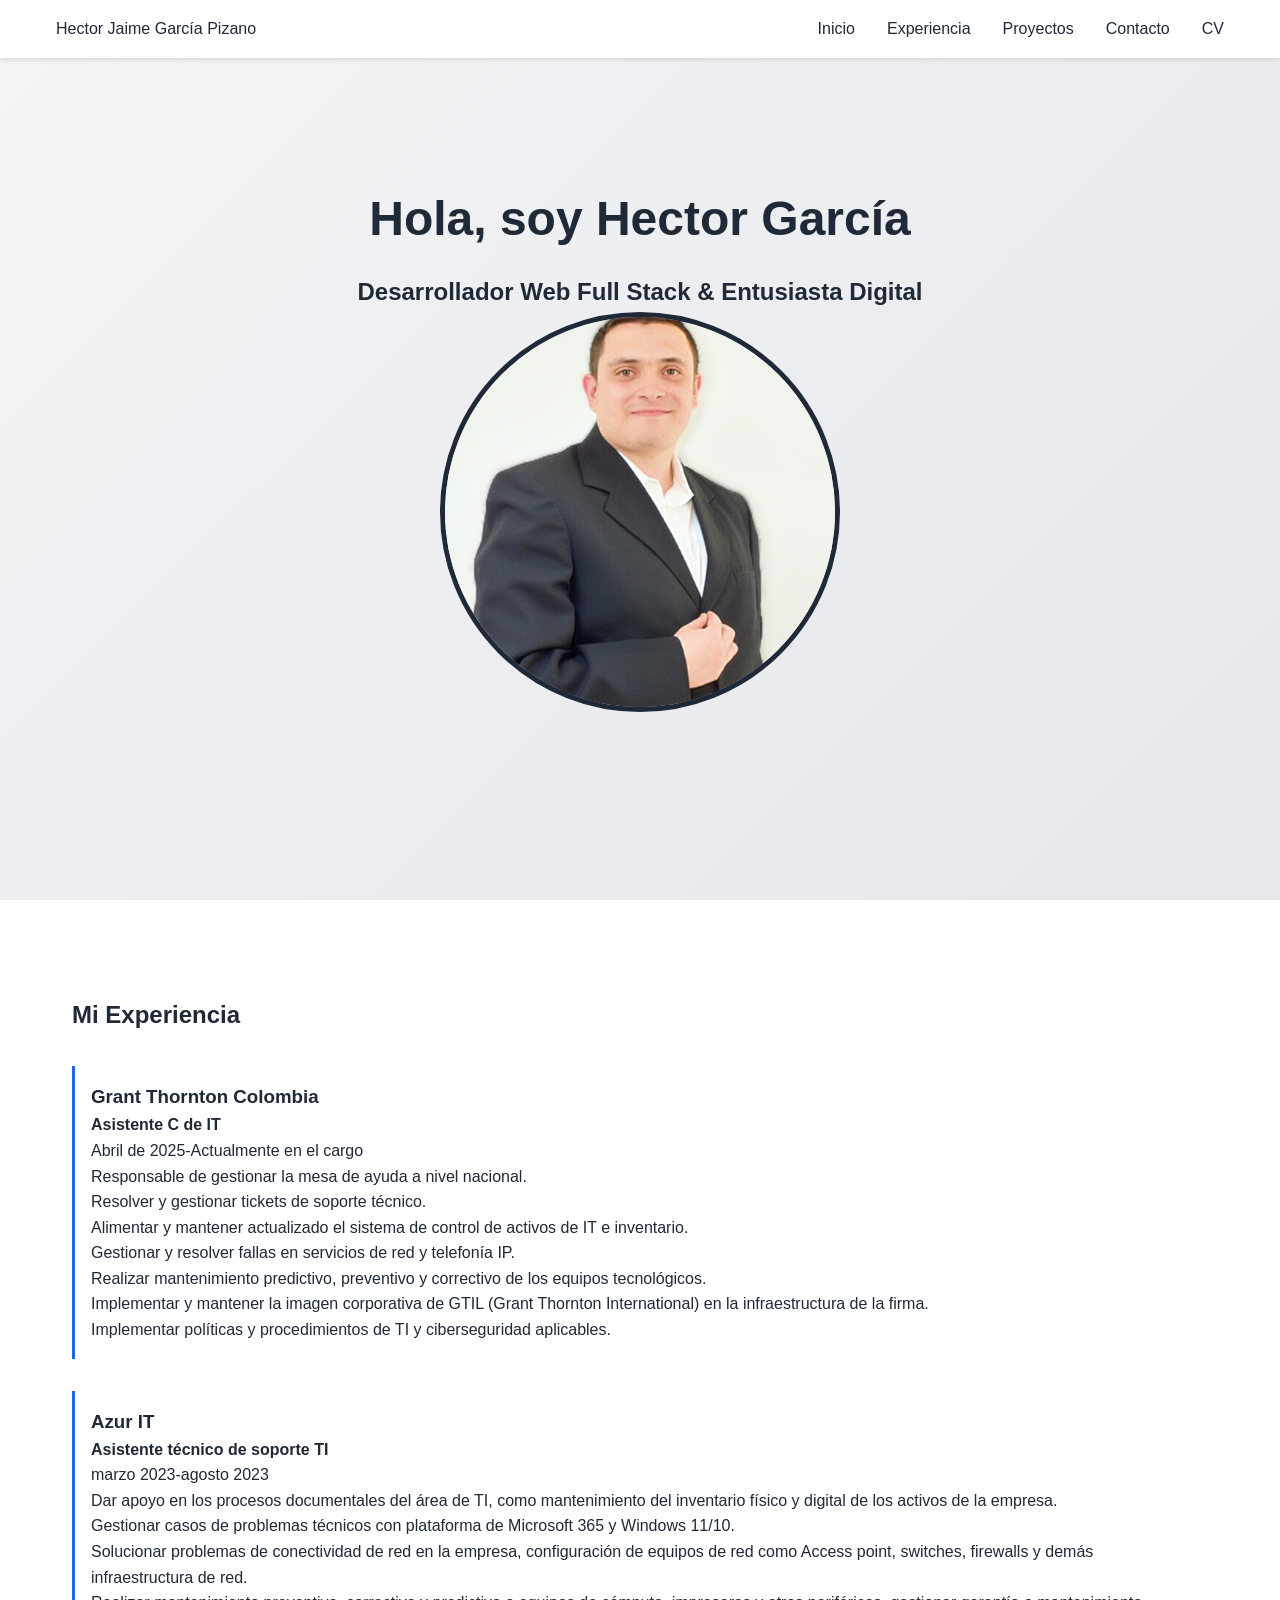
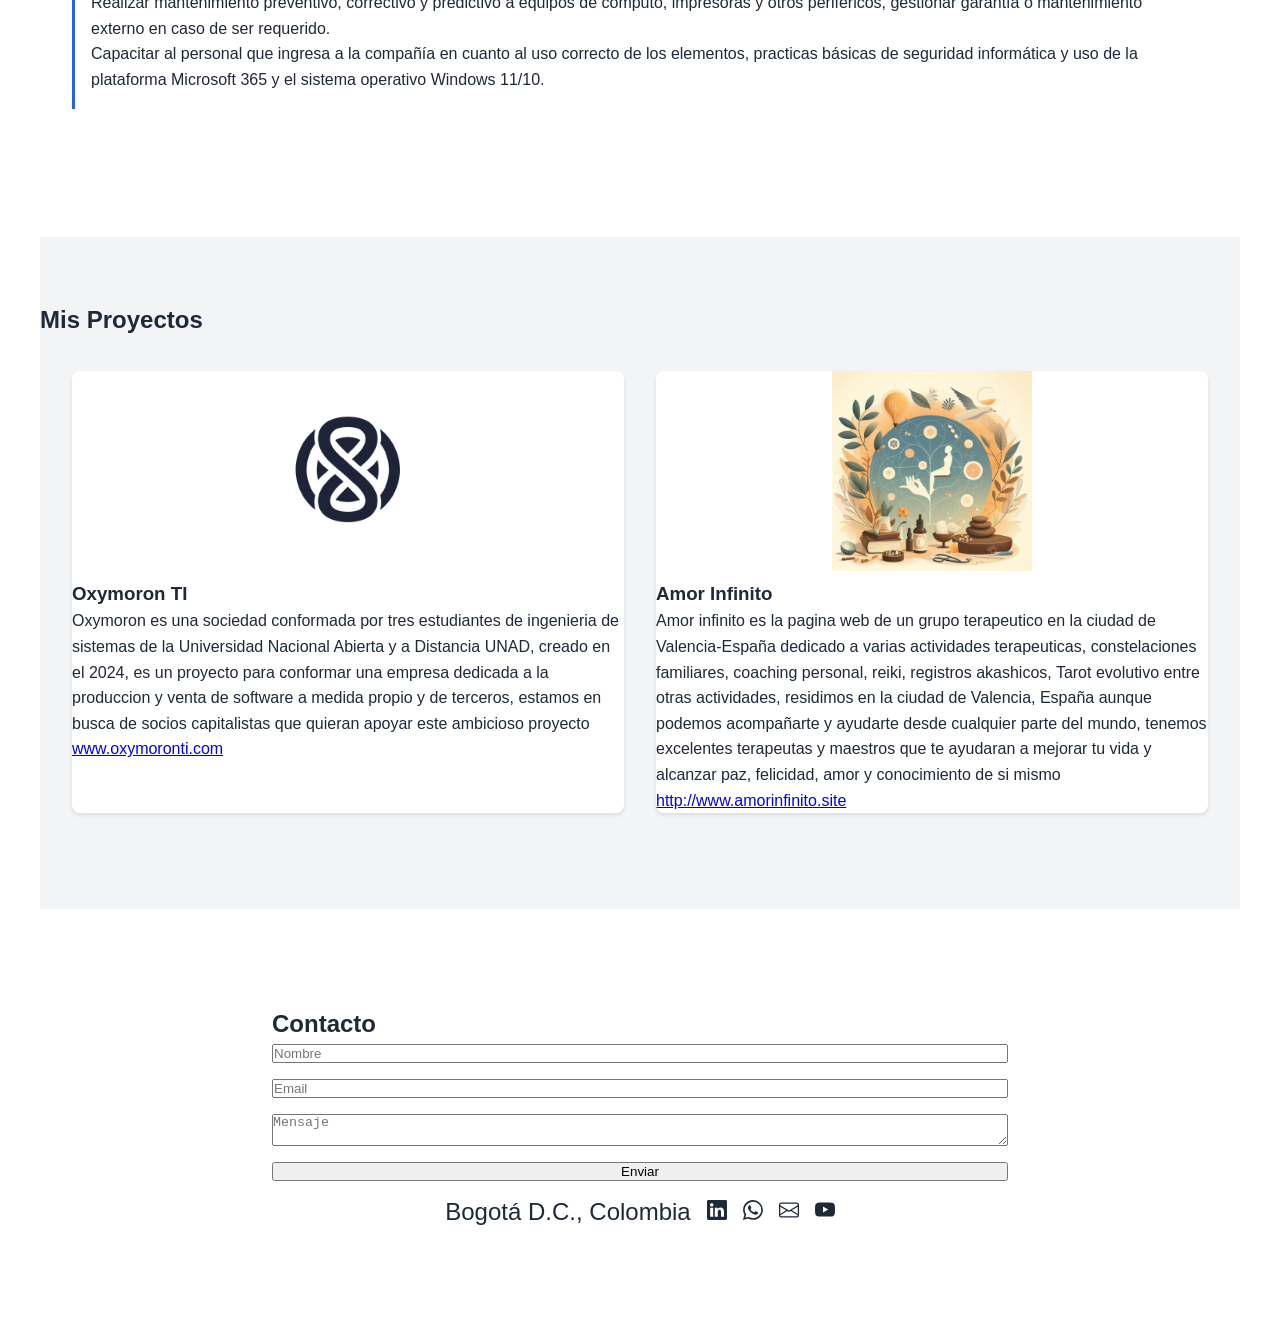
==== commit ce7980d5: "Add CV link to navigation menu" ====
--- a/index.html
+++ b/index.html
@@ -16,6 +16,7 @@
                 <a href="#experiencia">Experiencia</a>
                 <a href="#proyectos">Proyectos</a>
                 <a href="#contacto">Contacto</a>
+                <a href="CV-Héctor.html">CV</a>
             </div>
         </nav>
     </header>
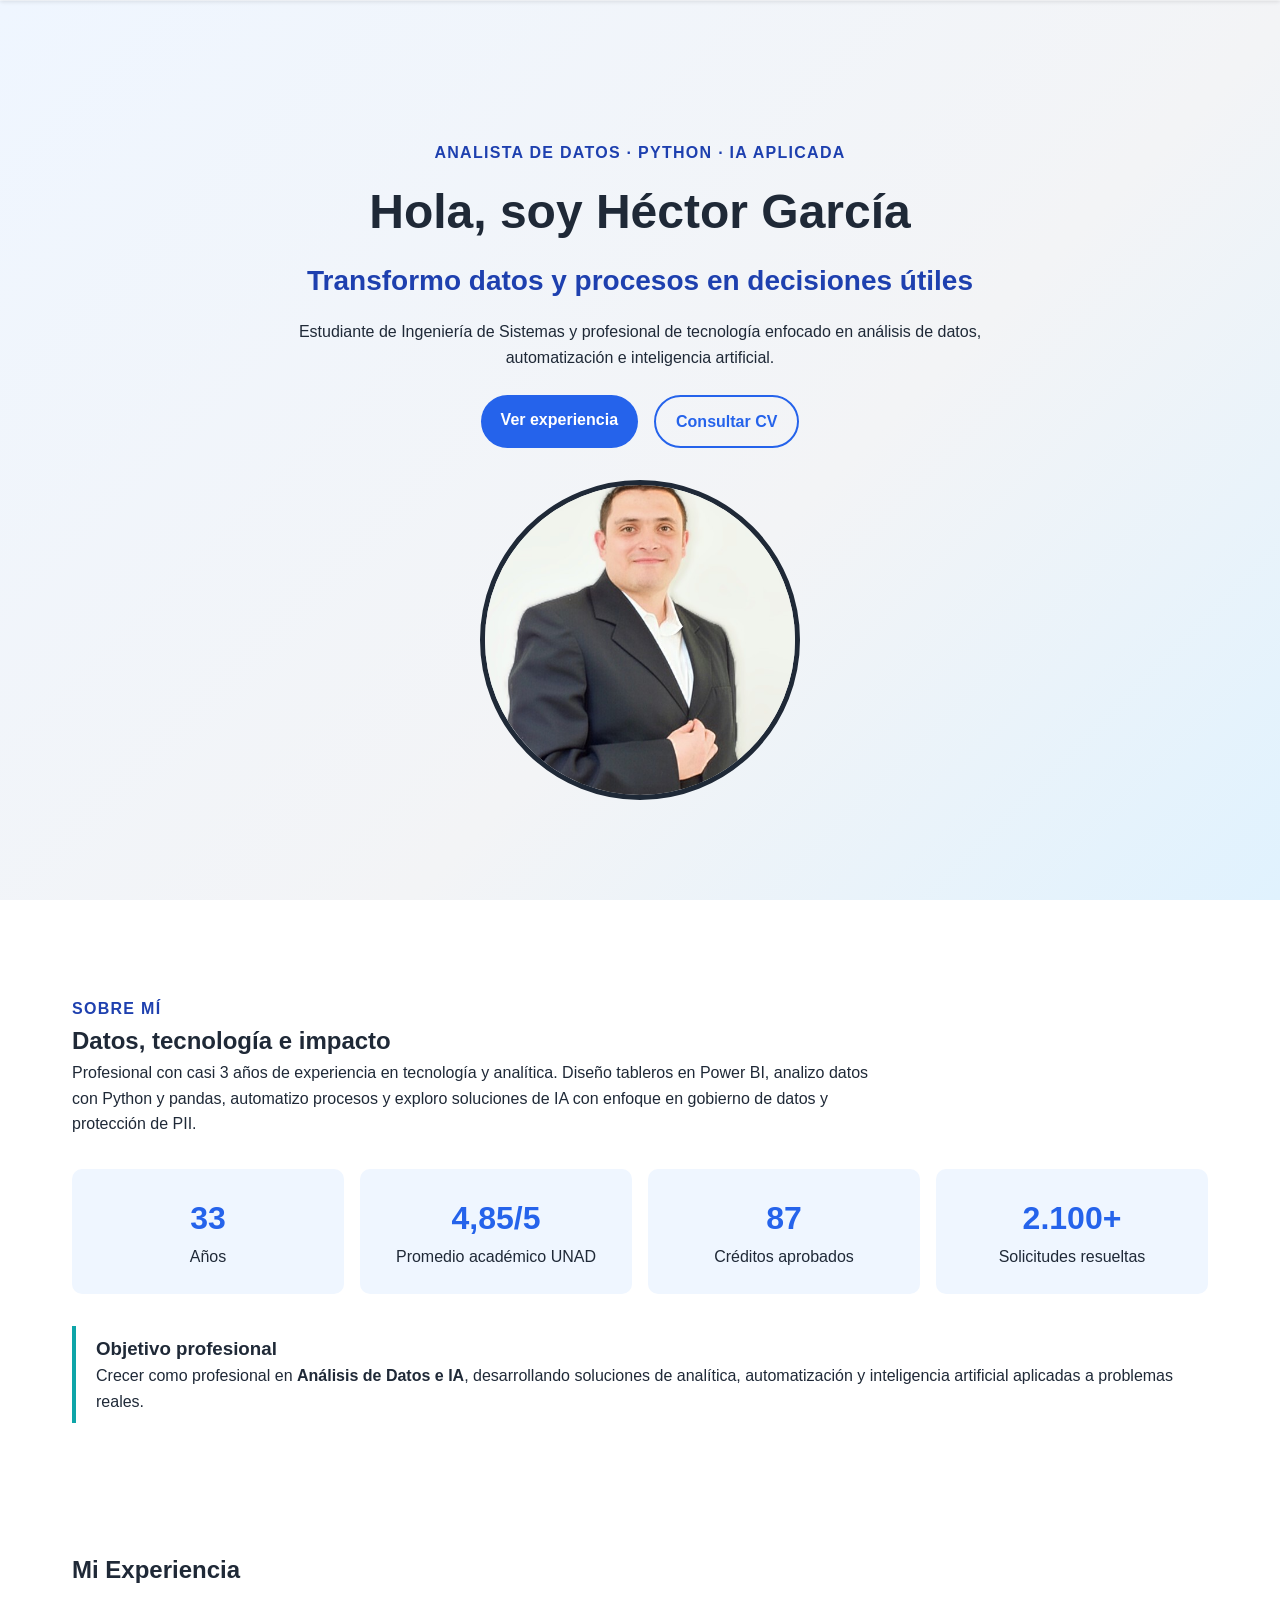
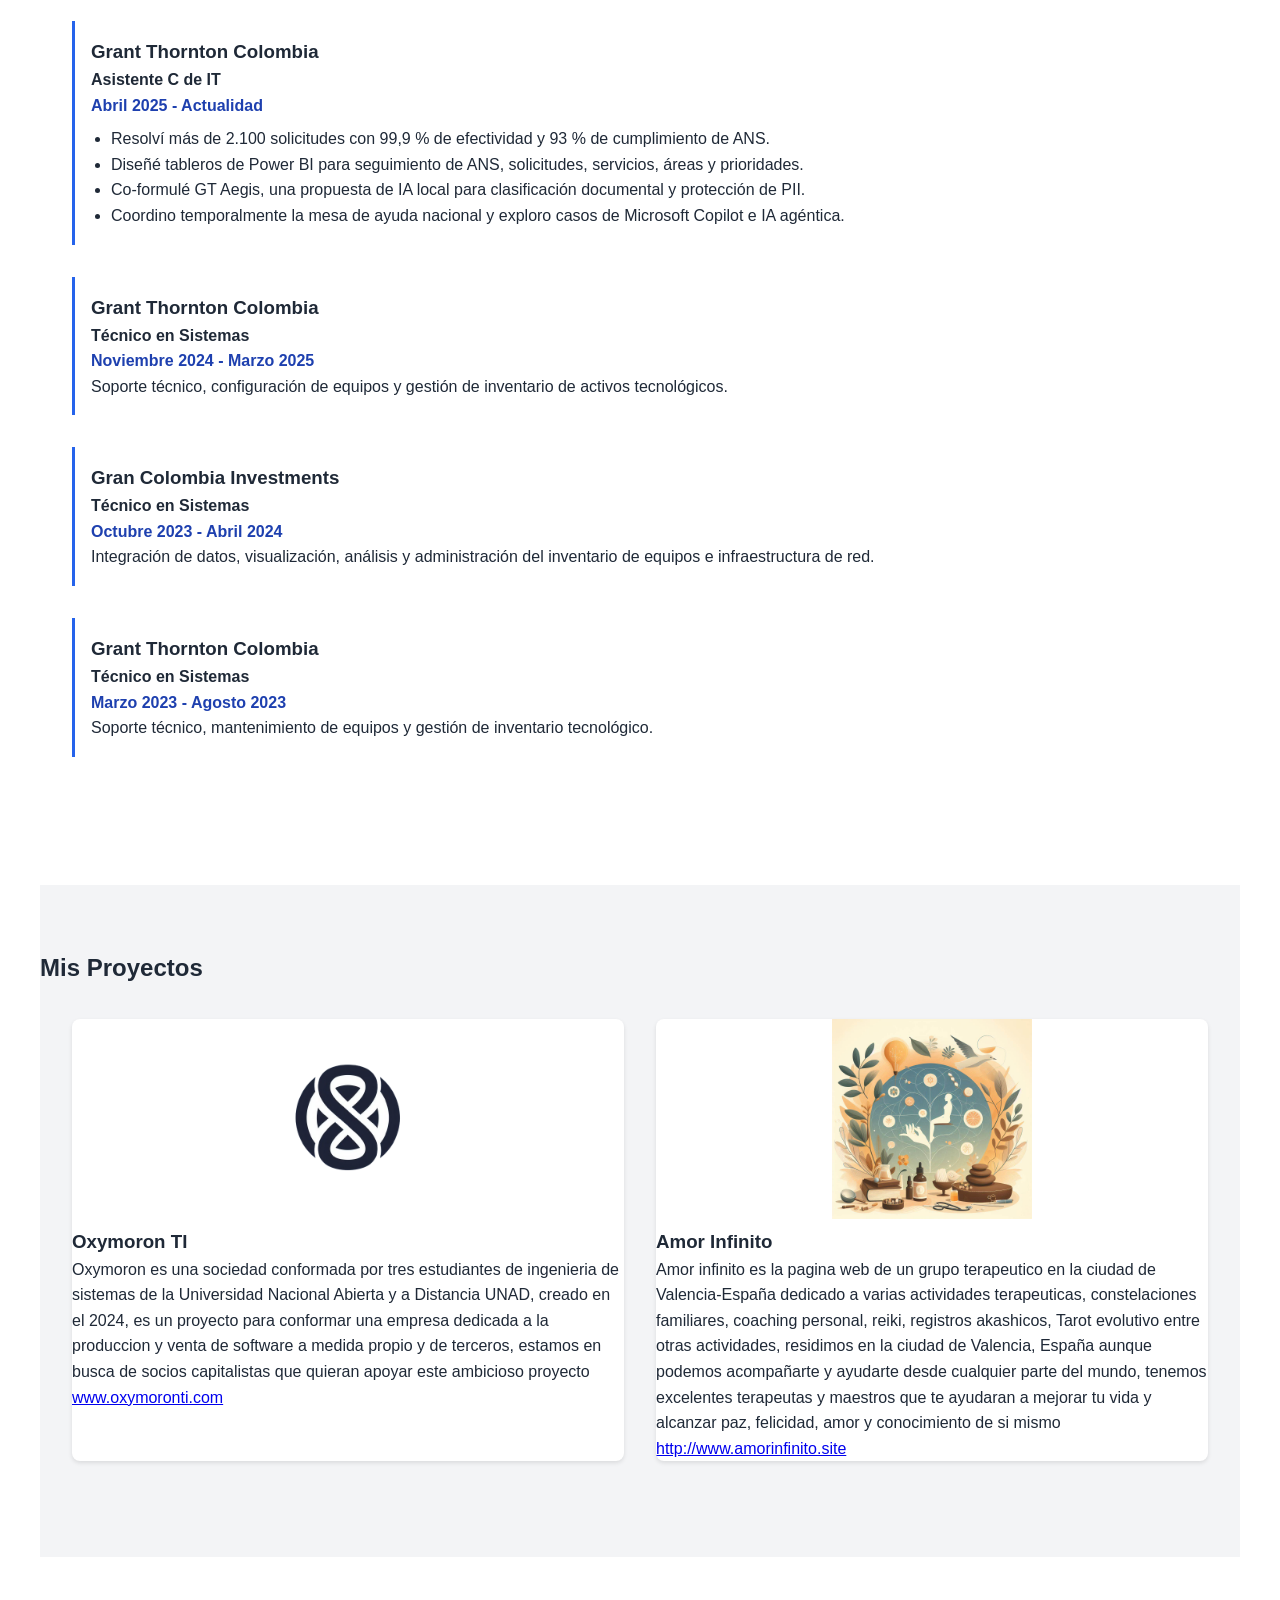
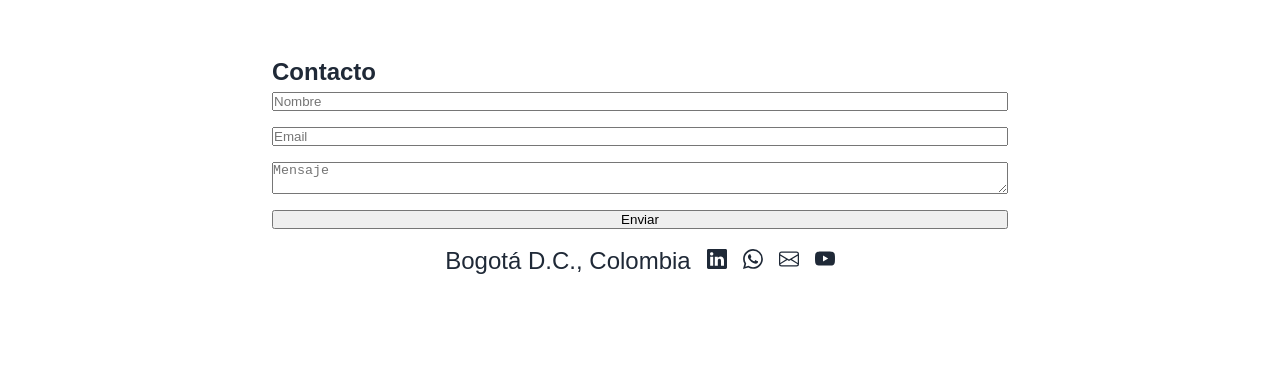
==== commit 971acb21: "Update portfolio and CV with recent experience Co-authored-by: copilot-swe-agent[bot] <198982749+Cop" ====
--- a/index.html
+++ b/index.html
@@ -3,16 +3,18 @@
 <head>
     <meta charset="UTF-8">
     <meta name="viewport" content="width=device-width, initial-scale=1.0">
-    <title>Mi Portafolio Digital</title>
-    <script type="JavaScript" src="script.js"></script>
+    <title>Héctor García | Analista de Datos e IA</title>
+    <meta name="description" content="Portafolio profesional de Héctor Jaime García Pizano, analista de datos e inteligencia artificial aplicada.">
+    <script defer src="script.js"></script>
     <link rel="stylesheet" href="style.css">
 </head>
 <body>
     <header>
         <nav>
-            <div class="logo">Hector Jaime García Pizano</div>
+            <div class="logo">Héctor Jaime García Pizano</div>
             <div class="nav-links">
                 <a href="#inicio">Inicio</a>
+                <a href="#perfil">Perfil</a>
                 <a href="#experiencia">Experiencia</a>
                 <a href="#proyectos">Proyectos</a>
                 <a href="#contacto">Contacto</a>
@@ -23,9 +25,45 @@
 
     <section class="hero" id="inicio">
         <div class="hero-content">
-            <h1>Hola, soy Hector García</h1>
-            <h2>Desarrollador Web Full Stack & Entusiasta Digital</h2>            
+            <p class="eyebrow">Analista de Datos · Python · IA aplicada</p>
+            <h1>Hola, soy Héctor García</h1>
+            <h2>Transformo datos y procesos en decisiones útiles</h2>
+            <p class="hero-summary">Estudiante de Ingeniería de Sistemas y profesional de tecnología enfocado en análisis de datos, automatización e inteligencia artificial.</p>
+            <div class="hero-actions">
+                <a class="button button-primary" href="#experiencia">Ver experiencia</a>
+                <a class="button button-secondary" href="CV-Héctor.html">Consultar CV</a>
+            </div>
             <img src="img/perfil.jpg" alt="foto de perfil Hector">
+        </div>
+    </section>
+
+    <section class="profile" id="perfil">
+        <div class="profile-intro">
+            <p class="eyebrow">Sobre mí</p>
+            <h2>Datos, tecnología e impacto</h2>
+            <p>Profesional con casi 3 años de experiencia en tecnología y analítica. Diseño tableros en Power BI, analizo datos con Python y pandas, automatizo procesos y exploro soluciones de IA con enfoque en gobierno de datos y protección de PII.</p>
+        </div>
+        <div class="profile-grid">
+            <article class="profile-card">
+                <strong>33</strong>
+                <span>Años</span>
+            </article>
+            <article class="profile-card">
+                <strong>4,85/5</strong>
+                <span>Promedio académico UNAD</span>
+            </article>
+            <article class="profile-card">
+                <strong>87</strong>
+                <span>Créditos aprobados</span>
+            </article>
+            <article class="profile-card">
+                <strong>2.100+</strong>
+                <span>Solicitudes resueltas</span>
+            </article>
+        </div>
+        <div class="goal">
+            <h3>Objetivo profesional</h3>
+            <p>Crecer como profesional en <strong>Análisis de Datos e IA</strong>, desarrollando soluciones de analítica, automatización y inteligencia artificial aplicadas a problemas reales.</p>
         </div>
     </section>
 
@@ -35,26 +73,32 @@
             <div class="timeline-item">
                 <h3>Grant Thornton Colombia</h3>
                 <h4>Asistente C de IT</h4>
-                <p>Abril de 2025-Actualmente en el cargo</p>
-                <p>Responsable de gestionar la mesa de ayuda a nivel nacional.</p>
-                <p>Resolver y gestionar tickets de soporte técnico.</p>
-                <lp>Alimentar y mantener actualizado el sistema de control de activos de IT e inventario.</p>
-                <p>Gestionar y resolver fallas en servicios de red y telefonía IP.</p>
-                <p>Realizar mantenimiento predictivo, preventivo y correctivo de los equipos tecnológicos.</p>
-                <p>Implementar y mantener la imagen corporativa de GTIL (Grant Thornton International) en la infraestructura de la firma.</p>
-                <p>Implementar políticas y procedimientos de TI y ciberseguridad aplicables.</p>
+                <p class="timeline-date">Abril 2025 - Actualidad</p>
+                <ul>
+                    <li>Resolví más de 2.100 solicitudes con 99,9 % de efectividad y 93 % de cumplimiento de ANS.</li>
+                    <li>Diseñé tableros de Power BI para seguimiento de ANS, solicitudes, servicios, áreas y prioridades.</li>
+                    <li>Co-formulé GT Aegis, una propuesta de IA local para clasificación documental y protección de PII.</li>
+                    <li>Coordino temporalmente la mesa de ayuda nacional y exploro casos de Microsoft Copilot e IA agéntica.</li>
+                </ul>
             </div>
             <div class="timeline-item">
-                <h3>Azur IT</h3>
-                <h4>Asistente técnico de soporte TI</h4>
-                <p>marzo 2023-agosto 2023</p>
-                <p>Dar apoyo en los procesos documentales del área de TI, como mantenimiento del inventario físico y digital de los activos de la empresa.</p>
-                <p>Gestionar casos de problemas técnicos con plataforma de Microsoft 365 y Windows 11/10.</p>
-                <p>Solucionar problemas de conectividad de red en la empresa, configuración de equipos de red como Access point, switches, firewalls y demás infraestructura de red.</p>
-                <p>Realizar mantenimiento preventivo, correctivo y predictivo a equipos de cómputo, impresoras y otros periféricos, gestionar garantía o mantenimiento externo en caso de ser requerido.</p>
-                <p>Capacitar al personal que ingresa a la compañía en cuanto al uso correcto de los elementos, practicas básicas de seguridad informática y uso de la plataforma Microsoft 365 y el sistema operativo Windows 11/10.</p>
+                <h3>Grant Thornton Colombia</h3>
+                <h4>Técnico en Sistemas</h4>
+                <p class="timeline-date">Noviembre 2024 - Marzo 2025</p>
+                <p>Soporte técnico, configuración de equipos y gestión de inventario de activos tecnológicos.</p>
             </div>
-            <!-- Añade más timeline-items según necesites -->
+            <div class="timeline-item">
+                <h3>Gran Colombia Investments</h3>
+                <h4>Técnico en Sistemas</h4>
+                <p class="timeline-date">Octubre 2023 - Abril 2024</p>
+                <p>Integración de datos, visualización, análisis y administración del inventario de equipos e infraestructura de red.</p>
+            </div>
+            <div class="timeline-item">
+                <h3>Grant Thornton Colombia</h3>
+                <h4>Técnico en Sistemas</h4>
+                <p class="timeline-date">Marzo 2023 - Agosto 2023</p>
+                <p>Soporte técnico, mantenimiento de equipos y gestión de inventario tecnológico.</p>
+            </div>
         </div>
     </section>
 
--- a/style.css
+++ b/style.css
@@ -2,6 +2,7 @@
 :root {
     --primary-color: #2563eb;
     --secondary-color: #1e40af;
+    --accent-color: #0ea5a8;
     --text-color: #1f2937;
     --bg-color: #ffffff;
 }
@@ -48,27 +49,116 @@
     font-weight: 500;
 }
 
+.logo {
+    font-weight: 700;
+}
+
 /* Sección Hero */
 .hero {
-    height: 100vh;
+    min-height: 100vh;
     display: flex;
     align-items: center;
     justify-content: center;
     text-align: center;
-    padding: 0 1rem;
-    background: linear-gradient(135deg, #f3f4f6 0%, #e5e7eb 100%);
+    padding: 7rem 1rem 4rem;
+    background: linear-gradient(135deg, #eff6ff 0%, #f3f4f6 60%, #e0f2fe 100%);
+}
+
+.hero-content {
+    max-width: 900px;
+}
+
+.eyebrow {
+    color: var(--secondary-color);
+    font-weight: 700;
+    text-transform: uppercase;
+    letter-spacing: 0.08em;
 }
 
 .hero-content h1 {
     font-size: 3rem;
-    margin-bottom: 1rem;
-}
+    margin: 0.5rem 0;
+}
+
+.hero-content h2 {
+    color: var(--secondary-color);
+    font-size: 1.75rem;
+}
+
+.hero-summary {
+    max-width: 700px;
+    margin: 1rem auto 1.5rem;
+}
+
+.hero-actions {
+    display: flex;
+    justify-content: center;
+    gap: 1rem;
+    margin-bottom: 2rem;
+}
+
+.button {
+    border-radius: 999px;
+    padding: 0.75rem 1.25rem;
+    text-decoration: none;
+    font-weight: 700;
+}
+
+.button-primary {
+    background: var(--primary-color);
+    color: white;
+}
+
+.button-secondary {
+    border: 2px solid var(--primary-color);
+    color: var(--primary-color);
+}
+
 .hero-content img{
-    width: 400px;
-    height: 400px;
+    width: 320px;
+    height: 320px;
     border-radius: 50%;
     object-fit: cover;
     border: 5px solid var(--text-color);
+}
+
+.profile {
+    max-width: 1200px;
+    margin: 4rem auto;
+    padding: 2rem;
+}
+
+.profile-intro {
+    max-width: 800px;
+}
+
+.profile-grid {
+    display: grid;
+    grid-template-columns: repeat(4, 1fr);
+    gap: 1rem;
+    margin: 2rem 0;
+}
+
+.profile-card {
+    background: #eff6ff;
+    border-radius: 10px;
+    padding: 1.5rem;
+    text-align: center;
+}
+
+.profile-card strong,
+.profile-card span {
+    display: block;
+}
+
+.profile-card strong {
+    color: var(--primary-color);
+    font-size: 2rem;
+}
+
+.goal {
+    border-left: 4px solid var(--accent-color);
+    padding: 0.5rem 0 0.5rem 1.25rem;
 }
 
 /* Sección Experiencia */
@@ -88,6 +178,15 @@
     padding: 1rem;
     border-left: 3px solid var(--primary-color);
     position: relative;
+}
+
+.timeline-item ul {
+    margin: 0.5rem 0 0 1.25rem;
+}
+
+.timeline-date {
+    color: var(--secondary-color);
+    font-weight: 600;
 }
 
 /* Sección Proyectos */
@@ -163,7 +262,42 @@
         display: none;
     }
 
+    header nav {
+        justify-content: center;
+    }
+
     .hero-content h1 {
         font-size: 2rem;
     }
-}
+
+    .hero-content h2 {
+        font-size: 1.35rem;
+    }
+
+    .hero-content img {
+        width: 240px;
+        height: 240px;
+    }
+
+    .hero-actions {
+        flex-direction: column;
+        align-items: center;
+    }
+
+    .profile-grid {
+        grid-template-columns: repeat(2, 1fr);
+    }
+
+    .projects,
+    .experience,
+    .profile {
+        margin: 2rem auto;
+        padding: 1.25rem;
+    }
+}
+
+@media (max-width: 480px) {
+    .profile-grid {
+        grid-template-columns: 1fr;
+    }
+}
